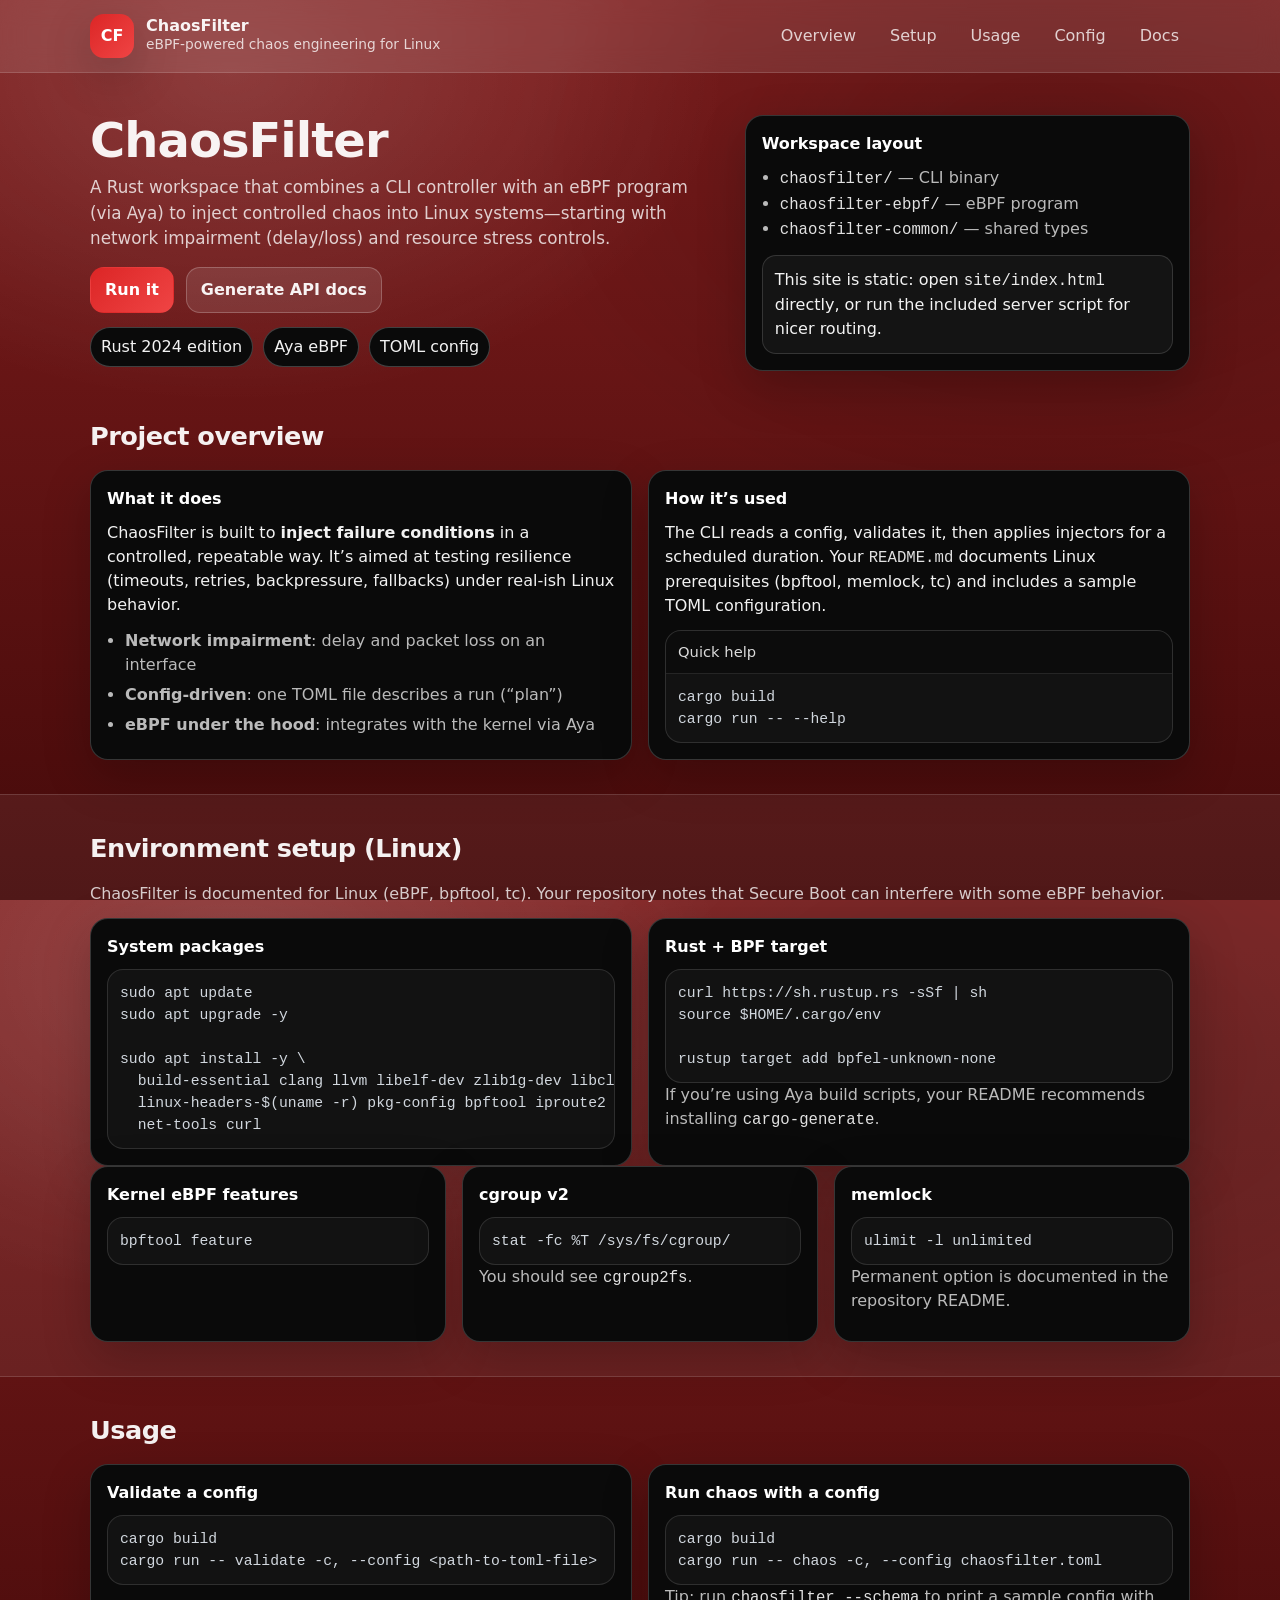
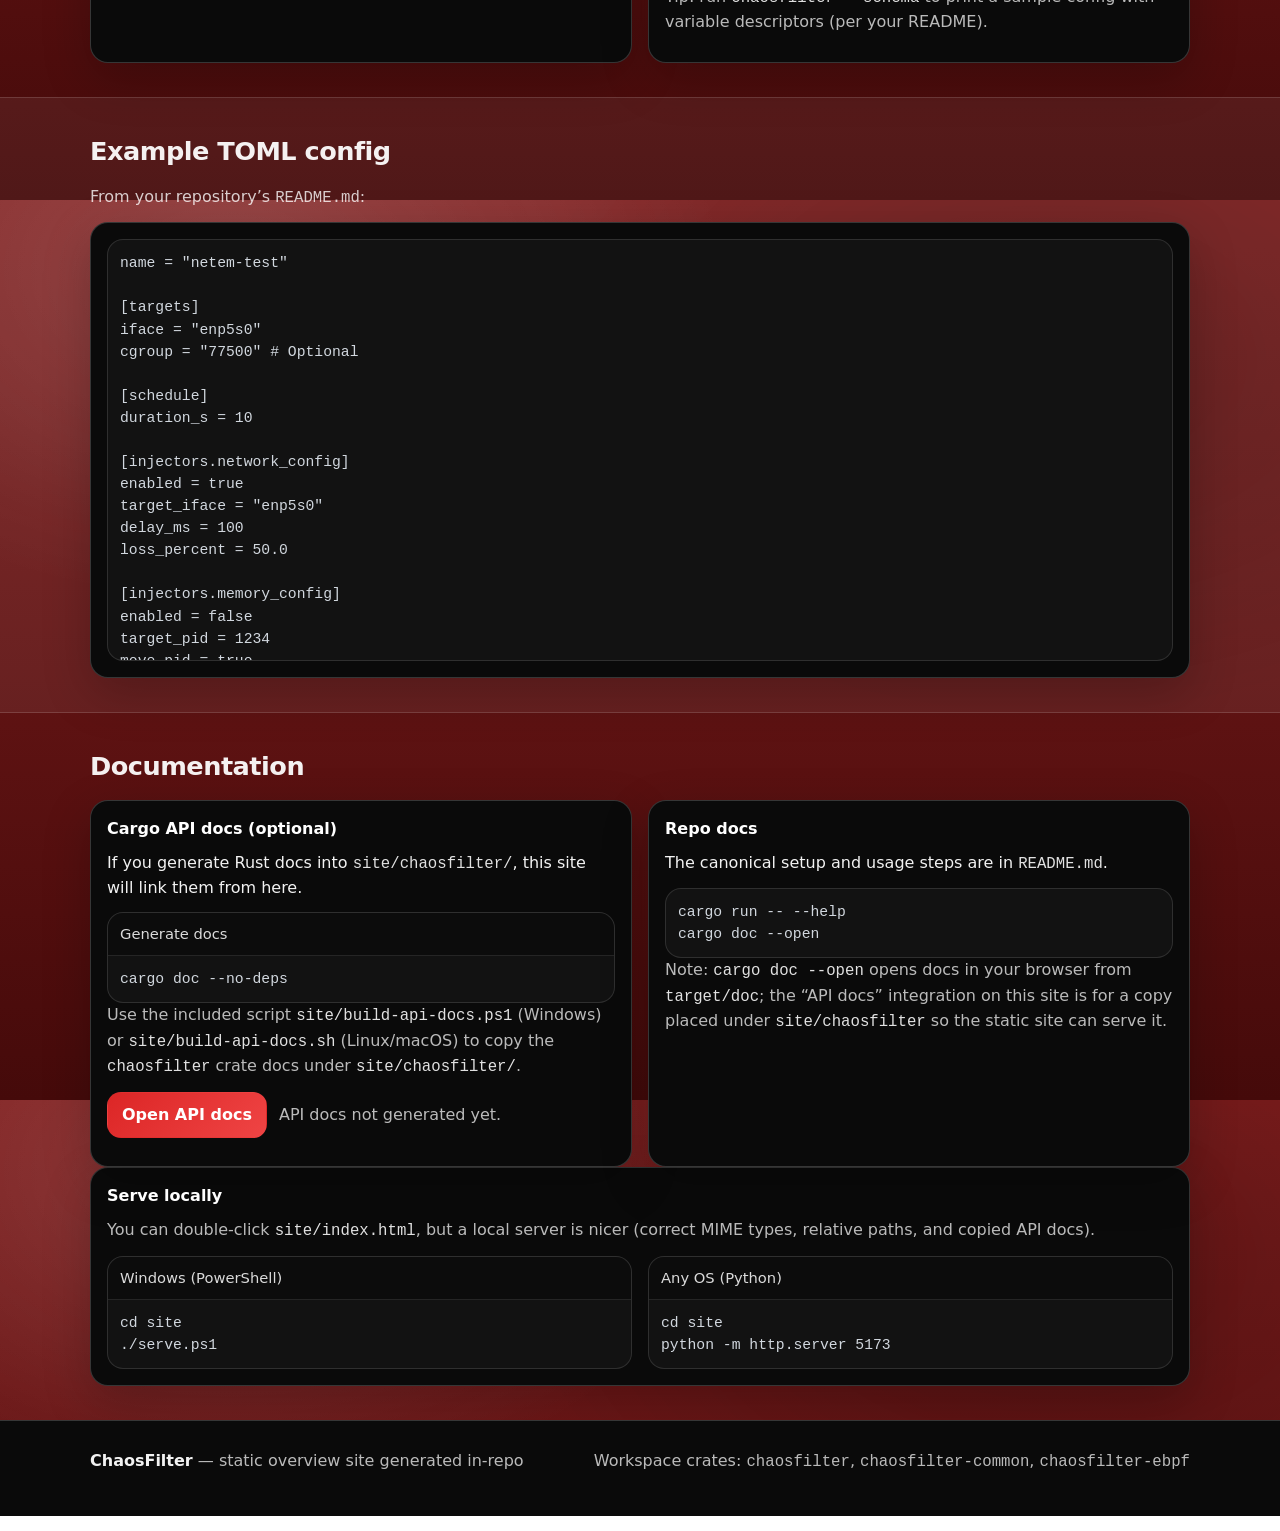
==== site/index.html @ 58d3a2af "Add static site" ====
<!doctype html>
<html lang="en">
  <head>
    <meta charset="utf-8" />
    <meta name="viewport" content="width=device-width, initial-scale=1" />
    <meta
      name="description"
      content="ChaosFilter is an eBPF-powered chaos engineering tool for Linux. This site explains what it is, how to install it, how to run it, and how to generate Cargo API docs."
    />
    <title>ChaosFilter — Project Overview</title>
    <link rel="stylesheet" href="./styles.css" />
    <script defer src="./script.js"></script>
  </head>
  <body>
    <a class="skip-link" href="#content">Skip to content</a>

    <header class="topbar">
      <div class="container topbar__inner">
        <a class="brand brand--home" href="./index.html" aria-label="ChaosFilter — home, reload page">
          <span class="brand__mark" aria-hidden="true">CF</span>
          <div class="brand__text">
            <div class="brand__name">ChaosFilter</div>
            <div class="brand__tagline">eBPF-powered chaos engineering for Linux</div>
          </div>
        </a>

        <nav class="nav" aria-label="Primary">
          <a href="#overview">Overview</a>
          <a href="#setup">Setup</a>
          <a href="#usage">Usage</a>
          <a href="#config">Config</a>
          <a href="#docs">Docs</a>
        </nav>
      </div>
    </header>

    <main id="content">
      <section class="hero">
        <div class="container hero__inner">
          <div class="hero__copy">
            <h1>ChaosFilter</h1>
            <p class="lede">
              A Rust workspace that combines a CLI controller with an eBPF program (via Aya) to inject
              controlled chaos into Linux systems—starting with network impairment (delay/loss) and
              resource stress controls.
            </p>
            <div class="cta-row">
              <a class="btn btn--primary" href="#usage">Run it</a>
              <a class="btn btn--ghost" href="#docs">Generate API docs</a>
            </div>
            <div class="hero__badges" aria-label="Highlights">
              <span class="pill">Rust 2024 edition</span>
              <span class="pill">Aya eBPF</span>
              <span class="pill">TOML config</span>
            </div>
          </div>

          <div class="card hero__card">
            <div class="card__title">Workspace layout</div>
            <ul class="mono-list">
              <li><span class="mono">chaosfilter/</span> — CLI binary</li>
              <li><span class="mono">chaosfilter-ebpf/</span> — eBPF program</li>
              <li><span class="mono">chaosfilter-common/</span> — shared types</li>
            </ul>
            <div class="callout">
              This site is static: open <span class="mono">site/index.html</span> directly, or run the
              included server script for nicer routing.
            </div>
          </div>
        </div>
      </section>

      <section id="overview" class="section">
        <div class="container">
          <h2>Project overview</h2>
          <div class="grid grid--2">
            <div class="card">
              <div class="card__title">What it does</div>
              <p>
                ChaosFilter is built to <strong>inject failure conditions</strong> in a controlled,
                repeatable way. It’s aimed at testing resilience (timeouts, retries, backpressure,
                fallbacks) under real-ish Linux behavior.
              </p>
              <ul class="check">
                <li><strong>Network impairment</strong>: delay and packet loss on an interface</li>
                <li><strong>Config-driven</strong>: one TOML file describes a run (“plan”)</li>
                <li><strong>eBPF under the hood</strong>: integrates with the kernel via Aya</li>
              </ul>
            </div>

            <div class="card">
              <div class="card__title">How it’s used</div>
              <p>
                The CLI reads a config, validates it, then applies injectors for a scheduled duration.
                Your <span class="mono">README.md</span> documents Linux prerequisites (bpftool,
                memlock, tc) and includes a sample TOML configuration.
              </p>
              <div class="codebox">
                <div class="codebox__title">Quick help</div>
                <pre><code>cargo build
cargo run -- --help</code></pre>
              </div>
            </div>
          </div>
        </div>
      </section>

      <section id="setup" class="section section--alt">
        <div class="container">
          <h2>Environment setup (Linux)</h2>
          <p class="muted">
            ChaosFilter is documented for Linux (eBPF, bpftool, tc). Your repository notes that Secure
            Boot can interfere with some eBPF behavior.
          </p>

          <div class="grid grid--2">
            <div class="card">
              <div class="card__title">System packages</div>
              <div class="codebox">
                <pre><code>sudo apt update
sudo apt upgrade -y

sudo apt install -y \
  build-essential clang llvm libelf-dev zlib1g-dev libclang-dev \
  linux-headers-$(uname -r) pkg-config bpftool iproute2 iptables \
  net-tools curl</code></pre>
              </div>
            </div>

            <div class="card">
              <div class="card__title">Rust + BPF target</div>
              <div class="codebox">
                <pre><code>curl https://sh.rustup.rs -sSf | sh
source $HOME/.cargo/env

rustup target add bpfel-unknown-none</code></pre>
              </div>
              <p class="muted">
                If you’re using Aya build scripts, your README recommends installing
                <span class="mono">cargo-generate</span>.
              </p>
            </div>
          </div>

          <div class="grid grid--3">
            <div class="card">
              <div class="card__title">Kernel eBPF features</div>
              <div class="codebox">
                <pre><code>bpftool feature</code></pre>
              </div>
            </div>
            <div class="card">
              <div class="card__title">cgroup v2</div>
              <div class="codebox">
                <pre><code>stat -fc %T /sys/fs/cgroup/</code></pre>
              </div>
              <p class="muted">You should see <span class="mono">cgroup2fs</span>.</p>
            </div>
            <div class="card">
              <div class="card__title">memlock</div>
              <div class="codebox">
                <pre><code>ulimit -l unlimited</code></pre>
              </div>
              <p class="muted">Permanent option is documented in the repository README.</p>
            </div>
          </div>
        </div>
      </section>

      <section id="usage" class="section">
        <div class="container">
          <h2>Usage</h2>
          <div class="grid grid--2">
            <div class="card">
              <div class="card__title">Validate a config</div>
              <div class="codebox">
                <pre><code>cargo build
cargo run -- validate -c, --config &lt;path-to-toml-file&gt;</code></pre>
              </div>
            </div>
            <div class="card">
              <div class="card__title">Run chaos with a config</div>
              <div class="codebox">
                <pre><code>cargo build
cargo run -- chaos -c, --config chaosfilter.toml</code></pre>
              </div>
              <p class="muted">
                Tip: run <span class="mono">chaosfilter --schema</span> to print a sample config with
                variable descriptors (per your README).
              </p>
            </div>
          </div>
        </div>
      </section>

      <section id="config" class="section section--alt">
        <div class="container">
          <h2>Example TOML config</h2>
          <p class="muted">From your repository’s <span class="mono">README.md</span>:</p>
          <div class="card">
            <div class="codebox codebox--tall">
              <pre><code>name = "netem-test"

[targets]
iface = "enp5s0"
cgroup = "77500" # Optional

[schedule]
duration_s = 10

[injectors.network_config]
enabled = true
target_iface = "enp5s0"
delay_ms = 100
loss_percent = 50.0

[injectors.memory_config]
enabled = false
target_pid = 1234
move_pid = true
enable = ["cpu", "memory"]
cpu_max = "20000 100000"
mem_max = "1G"</code></pre>
            </div>
          </div>
        </div>
      </section>

      <section id="docs" class="section">
        <div class="container">
          <h2>Documentation</h2>
          <div class="grid grid--2">
            <div class="card">
              <div class="card__title">Cargo API docs (optional)</div>
              <p>
                If you generate Rust docs into <span class="mono">site/chaosfilter/</span>, this site will
                link them from here.
              </p>
              <div class="codebox">
                <div class="codebox__title">Generate docs</div>
                <pre><code>cargo doc --no-deps</code></pre>
              </div>
              <p class="muted">
                Use the included script <span class="mono">site/build-api-docs.ps1</span> (Windows) or
                <span class="mono">site/build-api-docs.sh</span> (Linux/macOS) to copy the
                <span class="mono">chaosfilter</span> crate docs under <span class="mono">site/chaosfilter/</span>.
              </p>
              <p class="docs-link-row">
                <a class="btn btn--primary" id="apiDocsLink" href="./chaosfilter/index.html" hidden>
                  Open API docs
                </a>
                <span class="muted" id="apiDocsHint">API docs not generated yet.</span>
              </p>
            </div>

            <div class="card">
              <div class="card__title">Repo docs</div>
              <p>
                The canonical setup and usage steps are in <span class="mono">README.md</span>.
              </p>
              <div class="codebox">
                <pre><code>cargo run -- --help
cargo doc --open</code></pre>
              </div>
              <p class="muted">
                Note: <span class="mono">cargo doc --open</span> opens docs in your browser from
                <span class="mono">target/doc</span>; the “API docs” integration on this site is for a
                copy placed under <span class="mono">site/chaosfilter</span> so the static site can serve it.
              </p>
            </div>
          </div>

          <div class="card">
            <div class="card__title">Serve locally</div>
            <p class="muted">
              You can double-click <span class="mono">site/index.html</span>, but a local server is
              nicer (correct MIME types, relative paths, and copied API docs).
            </p>
            <div class="grid grid--2">
              <div class="codebox">
                <div class="codebox__title">Windows (PowerShell)</div>
                <pre><code>cd site
./serve.ps1</code></pre>
              </div>
              <div class="codebox">
                <div class="codebox__title">Any OS (Python)</div>
                <pre><code>cd site
python -m http.server 5173</code></pre>
              </div>
            </div>
          </div>
        </div>
      </section>

      <footer class="footer">
        <div class="container footer__inner">
          <div>
            <strong>ChaosFilter</strong>
            <span class="muted">— static overview site generated in-repo</span>
          </div>
          <div class="muted">
            Workspace crates: <span class="mono">chaosfilter</span>,
            <span class="mono">chaosfilter-common</span>, <span class="mono">chaosfilter-ebpf</span>
          </div>
        </div>
      </footer>
    </main>
  </body>
</html>
---- site/styles.css ----
:root {
  --bg: #7f1d1d;
  --bg2: #450a0a;
  --card: rgba(255, 255, 255, 0.94);
  --card2: rgba(255, 255, 255, 0.98);
  --text: rgba(255, 255, 255, 0.94);
  --muted: rgba(255, 255, 255, 0.78);
  --border: rgba(255, 255, 255, 0.14);
  --shadow: 0 16px 48px rgba(0, 0, 0, 0.22);
  --accent: #dc2626;
  --accent2: #ef4444;
  --warn: #b45309;
  --ink: rgba(15, 23, 42, 0.95);
  --ink-muted: rgba(15, 23, 42, 0.72);
  --ink-border: rgba(15, 23, 42, 0.12);
  --info-bg: #0a0a0a;
  --info-border: rgba(255, 255, 255, 0.18);
  --info-text: rgba(255, 255, 255, 0.95);
  --info-muted: rgba(255, 255, 255, 0.72);
  --info-code-bg: #121212;
  --info-code-pre: rgba(226, 232, 240, 0.92);
  --mono: ui-monospace, SFMono-Regular, Menlo, Monaco, Consolas, "Liberation Mono", "Courier New",
    monospace;
  --sans: ui-sans-serif, system-ui, -apple-system, Segoe UI, Roboto, Helvetica, Arial, "Apple Color Emoji",
    "Segoe UI Emoji";
}

* {
  box-sizing: border-box;
}

html,
body {
  height: 100%;
}

body {
  margin: 0;
  font-family: var(--sans);
  color: var(--text);
  background: radial-gradient(900px 600px at 18% 8%, rgba(255, 255, 255, 0.14), transparent 55%),
    radial-gradient(900px 600px at 82% 18%, rgba(0, 0, 0, 0.22), transparent 60%),
    linear-gradient(180deg, var(--bg), var(--bg2));
  line-height: 1.5;
}

a {
  color: inherit;
  text-decoration: none;
}

a:hover {
  text-decoration: underline;
}

h1,
h2 {
  letter-spacing: -0.02em;
}

h1 {
  margin: 0 0 10px;
  font-size: clamp(2rem, 4vw, 3rem);
  line-height: 1.05;
}

h2 {
  margin: 0 0 14px;
  font-size: 1.6rem;
}

p {
  margin: 0 0 12px;
}

.container {
  width: min(1100px, calc(100% - 32px));
  margin: 0 auto;
}

.skip-link {
  position: absolute;
  left: -999px;
  top: 10px;
  background: rgba(255, 255, 255, 0.95);
  color: var(--text);
  padding: 10px 12px;
  border-radius: 10px;
  border: 1px solid var(--border);
}

.skip-link:focus {
  left: 16px;
  z-index: 9999;
}

.topbar {
  position: sticky;
  top: 0;
  z-index: 50;
  backdrop-filter: blur(12px);
  background: rgba(255, 255, 255, 0.10);
  border-bottom: 1px solid rgba(255, 255, 255, 0.14);
}

.topbar__inner {
  display: flex;
  align-items: center;
  justify-content: space-between;
  padding: 14px 0;
  gap: 18px;
}

.brand {
  display: flex;
  align-items: center;
  gap: 12px;
  min-width: 240px;
}

a.brand {
  color: inherit;
  text-decoration: none;
  cursor: pointer;
}

a.brand:hover {
  text-decoration: none;
  opacity: 0.92;
}

a.brand:focus-visible {
  outline: 2px solid rgba(255, 255, 255, 0.55);
  outline-offset: 4px;
  border-radius: 14px;
}

.brand__mark {
  display: grid;
  place-items: center;
  width: 44px;
  height: 44px;
  border-radius: 14px;
  background: linear-gradient(135deg, var(--accent), var(--accent2));
  color: #ffffff;
  font-weight: 800;
  box-shadow: var(--shadow);
}

.brand__name {
  font-weight: 760;
  line-height: 1.1;
}

.brand__tagline {
  font-size: 0.86rem;
  color: var(--muted);
}

.nav {
  display: flex;
  flex-wrap: wrap;
  gap: 12px;
  justify-content: flex-end;
}

.nav a {
  padding: 8px 10px;
  border-radius: 12px;
  border: 1px solid transparent;
  color: var(--muted);
}

.nav a:hover {
  border-color: rgba(255, 255, 255, 0.18);
  color: var(--text);
  text-decoration: none;
  background: rgba(255, 255, 255, 0.08);
}

.hero {
  padding: 42px 0 12px;
}

.hero__inner {
  display: grid;
  grid-template-columns: 1.35fr 0.95fr;
  gap: 22px;
  align-items: start;
}

.lede {
  color: var(--muted);
  font-size: 1.05rem;
  max-width: 70ch;
}

.cta-row {
  display: flex;
  gap: 12px;
  flex-wrap: wrap;
  margin: 16px 0 14px;
}

.pill {
  display: inline-flex;
  align-items: center;
  gap: 8px;
  padding: 7px 10px;
  border: 1px solid rgba(255, 255, 255, 0.22);
  border-radius: 999px;
  color: rgba(255, 255, 255, 0.95);
  background: #0a0a0a;
}

.hero__badges {
  display: flex;
  gap: 10px;
  flex-wrap: wrap;
}

.section {
  padding: 34px 0;
}

.section--alt {
  background: rgba(255, 255, 255, 0.06);
  border-top: 1px solid rgba(255, 255, 255, 0.14);
  border-bottom: 1px solid rgba(255, 255, 255, 0.14);
}

.grid {
  display: grid;
  gap: 16px;
}

.grid--2 {
  grid-template-columns: repeat(2, minmax(0, 1fr));
}

.grid--3 {
  grid-template-columns: repeat(3, minmax(0, 1fr));
}

.card {
  border: 1px solid var(--info-border);
  background: var(--info-bg);
  border-radius: 18px;
  padding: 16px;
  box-shadow: var(--shadow);
  color: var(--info-text);
}

.card__title {
  font-weight: 700;
  margin-bottom: 10px;
  color: #ffffff;
}

.callout {
  margin-top: 12px;
  padding: 12px;
  border-radius: 14px;
  background: #141414;
  border: 1px solid rgba(255, 255, 255, 0.14);
  color: rgba(255, 255, 255, 0.95);
}

.callout .mono,
.card .callout .mono {
  color: rgba(255, 255, 255, 0.92);
}

.codebox {
  border-radius: 16px;
  border: 1px solid var(--ink-border);
  background: rgba(2, 6, 23, 0.04);
  overflow: hidden;
}

.card .codebox {
  border-color: rgba(255, 255, 255, 0.12);
  background: var(--info-code-bg);
}

.codebox--tall pre {
  max-height: 420px;
  overflow: auto;
}

.codebox__title {
  padding: 10px 12px;
  color: var(--ink-muted);
  border-bottom: 1px solid var(--ink-border);
  background: rgba(2, 6, 23, 0.02);
  font-size: 0.92rem;
}

.card .codebox__title {
  color: rgba(255, 255, 255, 0.85);
  border-bottom-color: rgba(255, 255, 255, 0.1);
  background: rgba(0, 0, 0, 0.35);
}

pre {
  margin: 0;
  padding: 12px;
  font-family: var(--mono);
  font-size: 0.92rem;
  color: rgba(2, 6, 23, 0.88);
  white-space: pre;
  overflow: auto;
}

.card pre {
  color: var(--info-code-pre);
}

.mono {
  font-family: var(--mono);
  font-size: 0.98em;
}

.mono-list {
  margin: 0;
  padding: 0 0 0 18px;
  color: var(--muted);
}

.check {
  margin: 10px 0 0;
  padding-left: 18px;
  color: var(--muted);
}

.check li {
  margin: 6px 0;
}

.btn {
  display: inline-flex;
  align-items: center;
  justify-content: center;
  padding: 10px 14px;
  border-radius: 14px;
  border: 1px solid rgba(255, 255, 255, 0.22);
  background: rgba(255, 255, 255, 0.12);
  font-weight: 650;
  text-decoration: none !important;
}

.btn--primary {
  background: linear-gradient(135deg, var(--accent), var(--accent2));
  color: #ffffff;
  border-color: transparent;
}

.btn--ghost {
  background: rgba(255, 255, 255, 0.10);
}

.btn:hover {
  filter: brightness(1.05);
}

.muted {
  color: var(--muted);
}

.card .muted {
  color: var(--info-muted);
}

.card .mono-list,
.card .check {
  color: var(--info-muted);
}

.card .mono {
  color: rgba(255, 255, 255, 0.88);
}

.card .btn--ghost {
  background: rgba(255, 255, 255, 0.08);
  color: #ffffff;
  border-color: rgba(255, 255, 255, 0.22);
}

.card .btn--ghost:hover {
  background: rgba(255, 255, 255, 0.12);
}

.docs-link-row {
  display: flex;
  align-items: center;
  gap: 12px;
  flex-wrap: wrap;
  margin-top: 8px;
}

.footer {
  padding: 28px 0 42px;
  border-top: 1px solid var(--info-border);
  background: var(--info-bg);
  color: var(--info-text);
}

.footer .muted {
  color: var(--info-muted);
}

.footer__inner {
  display: flex;
  gap: 18px;
  justify-content: space-between;
  flex-wrap: wrap;
}

@media (max-width: 920px) {
  .hero__inner {
    grid-template-columns: 1fr;
  }
  .brand {
    min-width: 0;
  }
  .grid--3 {
    grid-template-columns: 1fr;
  }
}

@media (max-width: 720px) {
  .grid--2 {
    grid-template-columns: 1fr;
  }
  .nav {
    display: none;
  }
}
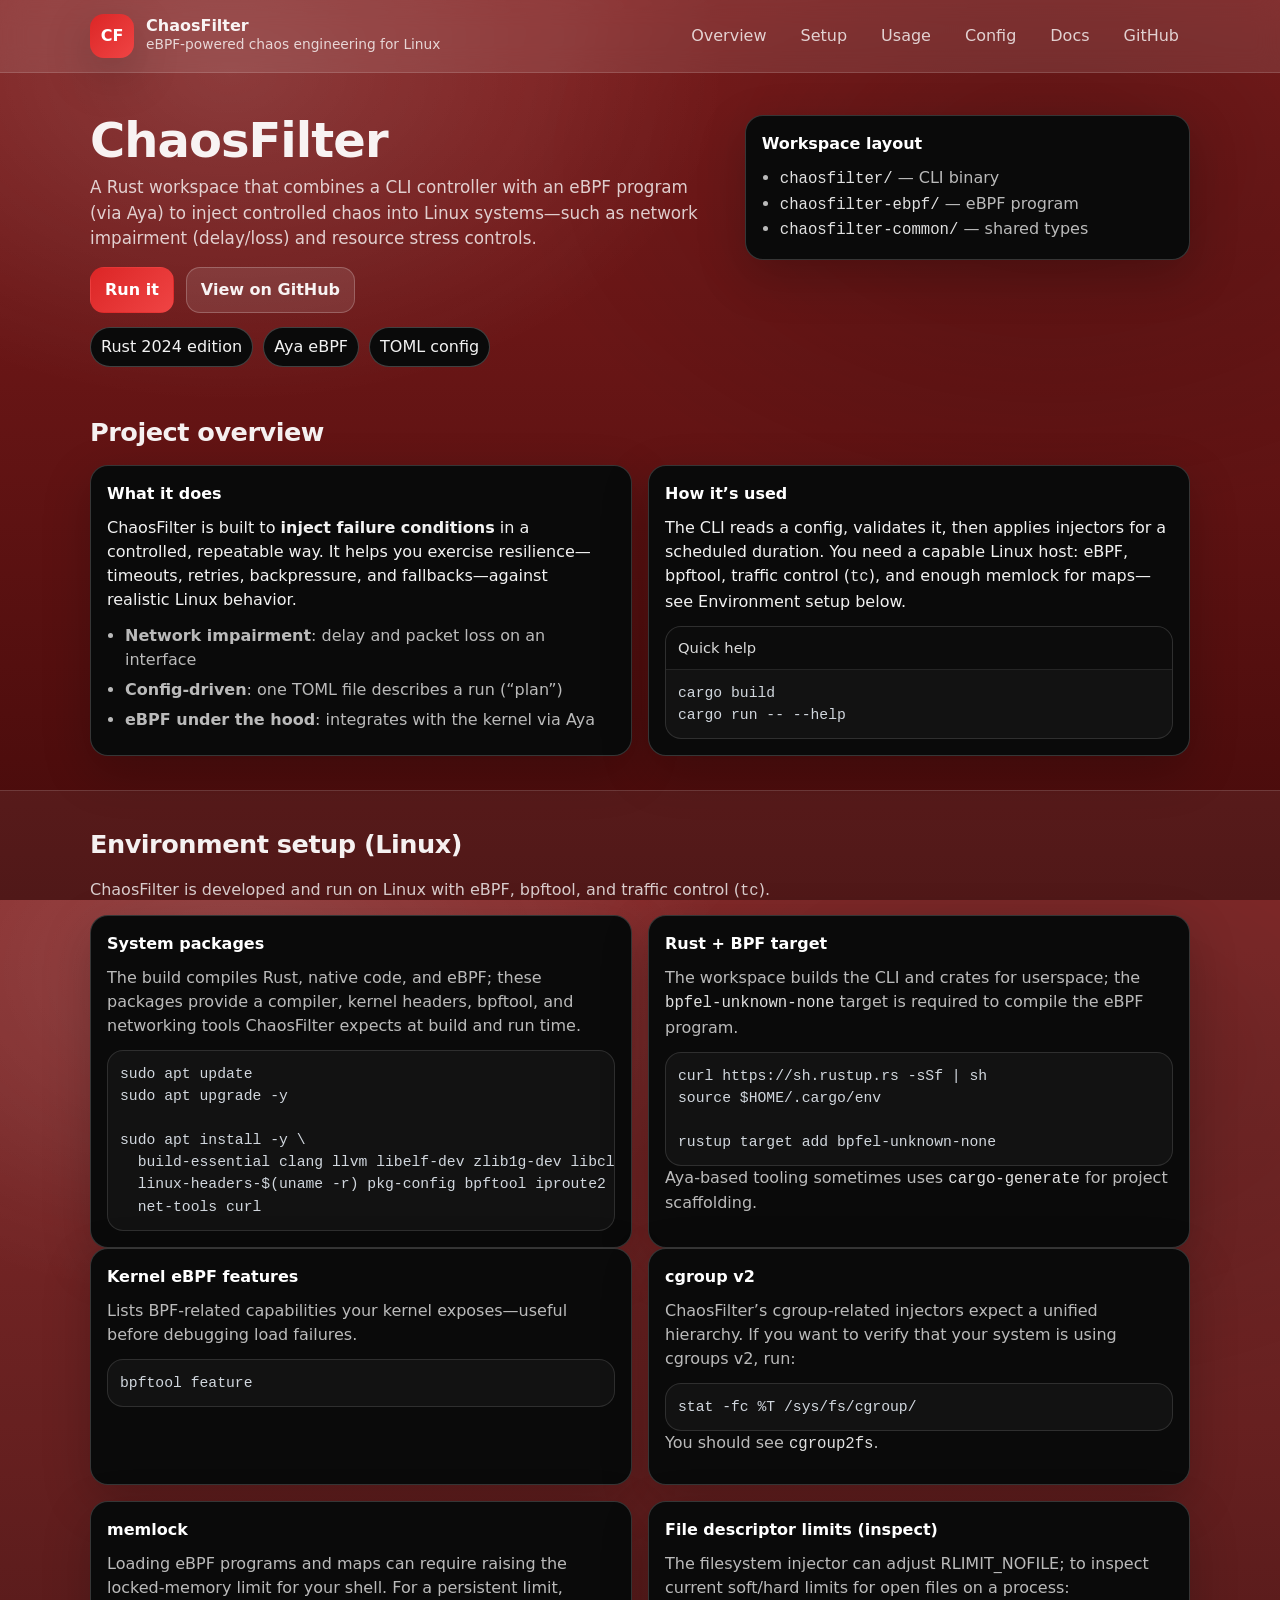
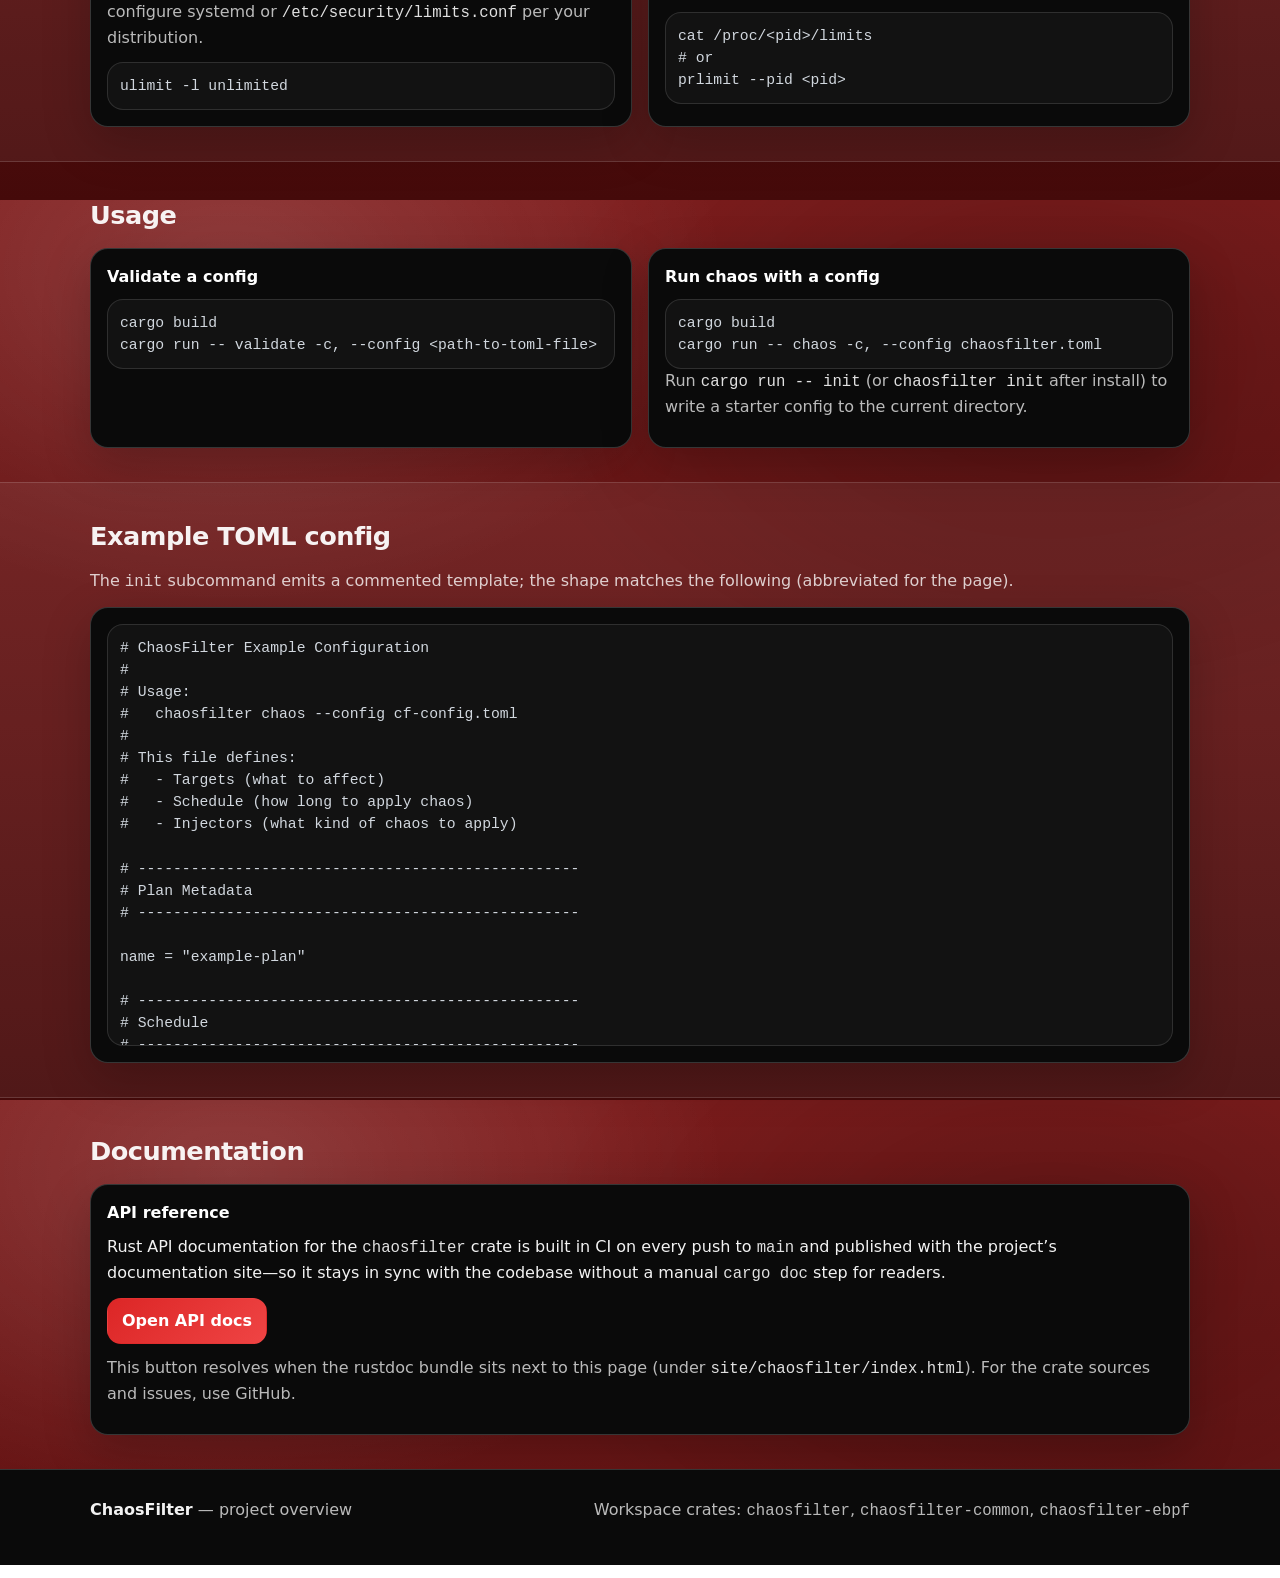
==== commit cf6a641e: "Revise static site per PR review - Remove build/serve helper scripts; link API docs at chaosfilter/i" ====
--- a/site/index.html
+++ b/site/index.html
@@ -5,11 +5,10 @@
     <meta name="viewport" content="width=device-width, initial-scale=1" />
     <meta
       name="description"
-      content="ChaosFilter is an eBPF-powered chaos engineering tool for Linux. This site explains what it is, how to install it, how to run it, and how to generate Cargo API docs."
+      content="ChaosFilter is an eBPF-powered chaos engineering tool for Linux: controlled network impairment and resource stress, driven by a TOML config."
     />
     <title>ChaosFilter — Project Overview</title>
     <link rel="stylesheet" href="./styles.css" />
-    <script defer src="./script.js"></script>
   </head>
   <body>
     <a class="skip-link" href="#content">Skip to content</a>
@@ -30,6 +29,14 @@
           <a href="#usage">Usage</a>
           <a href="#config">Config</a>
           <a href="#docs">Docs</a>
+          <a
+            class="nav__github"
+            href="https://github.com/Sfklink/ChaosFilter"
+            rel="noopener noreferrer"
+            target="_blank"
+            aria-label="ChaosFilter on GitHub"
+            >GitHub</a
+          >
         </nav>
       </div>
     </header>
@@ -41,12 +48,18 @@
             <h1>ChaosFilter</h1>
             <p class="lede">
               A Rust workspace that combines a CLI controller with an eBPF program (via Aya) to inject
-              controlled chaos into Linux systems—starting with network impairment (delay/loss) and
-              resource stress controls.
+              controlled chaos into Linux systems—such as network impairment (delay/loss) and resource stress
+              controls.
             </p>
             <div class="cta-row">
               <a class="btn btn--primary" href="#usage">Run it</a>
-              <a class="btn btn--ghost" href="#docs">Generate API docs</a>
+              <a
+                class="btn btn--ghost"
+                href="https://github.com/Sfklink/ChaosFilter"
+                rel="noopener noreferrer"
+                target="_blank"
+                >View on GitHub</a
+              >
             </div>
             <div class="hero__badges" aria-label="Highlights">
               <span class="pill">Rust 2024 edition</span>
@@ -62,10 +75,6 @@
               <li><span class="mono">chaosfilter-ebpf/</span> — eBPF program</li>
               <li><span class="mono">chaosfilter-common/</span> — shared types</li>
             </ul>
-            <div class="callout">
-              This site is static: open <span class="mono">site/index.html</span> directly, or run the
-              included server script for nicer routing.
-            </div>
           </div>
         </div>
       </section>
@@ -78,8 +87,8 @@
               <div class="card__title">What it does</div>
               <p>
                 ChaosFilter is built to <strong>inject failure conditions</strong> in a controlled,
-                repeatable way. It’s aimed at testing resilience (timeouts, retries, backpressure,
-                fallbacks) under real-ish Linux behavior.
+                repeatable way. It helps you exercise resilience—timeouts, retries, backpressure, and
+                fallbacks—against realistic Linux behavior.
               </p>
               <ul class="check">
                 <li><strong>Network impairment</strong>: delay and packet loss on an interface</li>
@@ -92,8 +101,8 @@
               <div class="card__title">How it’s used</div>
               <p>
                 The CLI reads a config, validates it, then applies injectors for a scheduled duration.
-                Your <span class="mono">README.md</span> documents Linux prerequisites (bpftool,
-                memlock, tc) and includes a sample TOML configuration.
+                You need a capable Linux host: eBPF, bpftool, traffic control (<span class="mono">tc</span>),
+                and enough memlock for maps—see <a href="#setup">Environment setup</a> below.
               </p>
               <div class="codebox">
                 <div class="codebox__title">Quick help</div>
@@ -109,13 +118,19 @@
         <div class="container">
           <h2>Environment setup (Linux)</h2>
           <p class="muted">
-            ChaosFilter is documented for Linux (eBPF, bpftool, tc). Your repository notes that Secure
-            Boot can interfere with some eBPF behavior.
+            ChaosFilter is developed and run on Linux with eBPF, bpftool, and traffic control (<span
+              class="mono"
+              >tc</span
+            >).
           </p>
 
           <div class="grid grid--2">
             <div class="card">
               <div class="card__title">System packages</div>
+              <p class="muted">
+                The build compiles Rust, native code, and eBPF; these packages provide a compiler, kernel
+                headers, bpftool, and networking tools ChaosFilter expects at build and run time.
+              </p>
               <div class="codebox">
                 <pre><code>sudo apt update
 sudo apt upgrade -y
@@ -129,6 +144,12 @@
 
             <div class="card">
               <div class="card__title">Rust + BPF target</div>
+              <p class="muted">
+                The workspace builds the CLI and crates for userspace; the <span class="mono"
+                  >bpfel-unknown-none</span
+                >
+                target is required to compile the eBPF program.
+              </p>
               <div class="codebox">
                 <pre><code>curl https://sh.rustup.rs -sSf | sh
 source $HOME/.cargo/env
@@ -136,21 +157,25 @@
 rustup target add bpfel-unknown-none</code></pre>
               </div>
               <p class="muted">
-                If you’re using Aya build scripts, your README recommends installing
-                <span class="mono">cargo-generate</span>.
-              </p>
-            </div>
-          </div>
-
-          <div class="grid grid--3">
+                Aya-based tooling sometimes uses <span class="mono">cargo-generate</span> for project scaffolding.
+              </p>
+            </div>
+          </div>
+
+          <div class="grid grid--2">
             <div class="card">
               <div class="card__title">Kernel eBPF features</div>
+              <p class="muted">Lists BPF-related capabilities your kernel exposes—useful before debugging load failures.</p>
               <div class="codebox">
                 <pre><code>bpftool feature</code></pre>
               </div>
             </div>
             <div class="card">
               <div class="card__title">cgroup v2</div>
+              <p class="muted">
+                ChaosFilter’s cgroup-related injectors expect a unified hierarchy. If you want to verify that
+                your system is using cgroups v2, run:
+              </p>
               <div class="codebox">
                 <pre><code>stat -fc %T /sys/fs/cgroup/</code></pre>
               </div>
@@ -158,10 +183,26 @@
             </div>
             <div class="card">
               <div class="card__title">memlock</div>
+              <p class="muted">
+                Loading eBPF programs and maps can require raising the locked-memory limit for your shell. For a
+                persistent limit, configure systemd or <span class="mono">/etc/security/limits.conf</span> per
+                your distribution.
+              </p>
               <div class="codebox">
                 <pre><code>ulimit -l unlimited</code></pre>
               </div>
-              <p class="muted">Permanent option is documented in the repository README.</p>
+            </div>
+            <div class="card">
+              <div class="card__title">File descriptor limits (inspect)</div>
+              <p class="muted">
+                The filesystem injector can adjust RLIMIT_NOFILE; to inspect current soft/hard limits for open
+                files on a process:
+              </p>
+              <div class="codebox">
+                <pre><code>cat /proc/&lt;pid&gt;/limits
+# or
+prlimit --pid &lt;pid&gt;</code></pre>
+              </div>
             </div>
           </div>
         </div>
@@ -185,8 +226,8 @@
 cargo run -- chaos -c, --config chaosfilter.toml</code></pre>
               </div>
               <p class="muted">
-                Tip: run <span class="mono">chaosfilter --schema</span> to print a sample config with
-                variable descriptors (per your README).
+                Run <span class="mono">cargo run -- init</span> (or <span class="mono">chaosfilter init</span> after
+                install) to write a starter config to the current directory.
               </p>
             </div>
           </div>
@@ -196,31 +237,122 @@
       <section id="config" class="section section--alt">
         <div class="container">
           <h2>Example TOML config</h2>
-          <p class="muted">From your repository’s <span class="mono">README.md</span>:</p>
+          <p class="muted">
+            The <span class="mono">init</span> subcommand emits a commented template; the shape matches the
+            following (abbreviated for the page).
+          </p>
           <div class="card">
             <div class="codebox codebox--tall">
-              <pre><code>name = "netem-test"
-
-[targets]
-iface = "enp5s0"
-cgroup = "77500" # Optional
+              <pre><code># ChaosFilter Example Configuration
+#
+# Usage:
+#   chaosfilter chaos --config cf-config.toml
+#
+# This file defines:
+#   - Targets (what to affect)
+#   - Schedule (how long to apply chaos)
+#   - Injectors (what kind of chaos to apply)
+
+# --------------------------------------------------
+# Plan Metadata
+# --------------------------------------------------
+
+name = "example-plan"
+
+# --------------------------------------------------
+# Schedule
+# --------------------------------------------------
 
 [schedule]
+# Duration to keep chaos active (seconds)
 duration_s = 10
 
+# ==================================================
+# Injectors
+# ==================================================
+
+# -----------------------------
+# Network (tc netem)
+# -----------------------------
 [injectors.network_config]
-enabled = true
-target_iface = "enp5s0"
-delay_ms = 100
-loss_percent = 50.0
-
+enabled = false
+
+# Network interface to target (for example: eth0, enp5s0, vethA)
+# Use "default" to resolve the system default interface at load time.
+target_iface = "default"
+
+# Network delay in milliseconds
+# delay_ms = 100
+
+# Packet loss percentage (0.0 - 100.0)
+# loss_percent = 10.0
+
+# Cgroup attach points for network classifier
+# Example: [117, 419, 666]
+# network_ebpf_cgroup = [24059]
+
+# -----------------------------
+# CPU + Memory (cgroup v2)
+# -----------------------------
 [injectors.memory_config]
 enabled = false
-target_pid = 1234
-move_pid = true
-enable = ["cpu", "memory"]
-cpu_max = "20000 100000"
-mem_max = "1G"</code></pre>
+
+# PID to constrain
+# target_pid = 12345
+
+# Move PID into target cgroup before applying limits
+# move_pid = true
+
+# Controllers to enable in cgroup.subtree_control
+# enable = ["cpu", "memory"]
+
+# CPU quota/period
+# Example: "20000 100000" = 20% of one CPU
+# cpu_max = "20000 100000"
+
+# CPU weight (1 - 10000)
+# cpu_weight = 200
+
+# Hard memory limit
+# mem_max = "1G"
+
+# Soft memory pressure threshold
+# mem_high = "800M"
+
+# Swap limit ("0" disables swap, "max" allows unlimited)
+# swap_max = "0"
+
+# -----------------------------
+# Block I/O (cgroup v2 io)
+# -----------------------------
+
+# Block I/O Injector
+[injectors.block_config]
+enabled = false
+
+# The target device that the I/O constraints will be applied to.
+# device = "/dev/sda"
+
+# Read bandwidth limit (bytes per second).
+# rbps = 10485760
+
+# Write bandwidth limit (bytes per second).
+# wbpd = 10485760
+
+# -----------------------------
+# File Descriptor Exhaustion
+# -----------------------------
+[injectors.filesystem_config]
+enabled = false
+
+# PID whose process context will be targeted
+# target_pid = 12345
+
+# New soft RLIMIT_NOFILE value
+# soft_limit = 64
+
+# New hard RLIMIT_NOFILE value
+# hard_limit = 128</code></pre>
             </div>
           </div>
         </div>
@@ -229,65 +361,24 @@
       <section id="docs" class="section">
         <div class="container">
           <h2>Documentation</h2>
-          <div class="grid grid--2">
-            <div class="card">
-              <div class="card__title">Cargo API docs (optional)</div>
-              <p>
-                If you generate Rust docs into <span class="mono">site/chaosfilter/</span>, this site will
-                link them from here.
-              </p>
-              <div class="codebox">
-                <div class="codebox__title">Generate docs</div>
-                <pre><code>cargo doc --no-deps</code></pre>
-              </div>
-              <p class="muted">
-                Use the included script <span class="mono">site/build-api-docs.ps1</span> (Windows) or
-                <span class="mono">site/build-api-docs.sh</span> (Linux/macOS) to copy the
-                <span class="mono">chaosfilter</span> crate docs under <span class="mono">site/chaosfilter/</span>.
-              </p>
-              <p class="docs-link-row">
-                <a class="btn btn--primary" id="apiDocsLink" href="./chaosfilter/index.html" hidden>
-                  Open API docs
-                </a>
-                <span class="muted" id="apiDocsHint">API docs not generated yet.</span>
-              </p>
-            </div>
-
-            <div class="card">
-              <div class="card__title">Repo docs</div>
-              <p>
-                The canonical setup and usage steps are in <span class="mono">README.md</span>.
-              </p>
-              <div class="codebox">
-                <pre><code>cargo run -- --help
-cargo doc --open</code></pre>
-              </div>
-              <p class="muted">
-                Note: <span class="mono">cargo doc --open</span> opens docs in your browser from
-                <span class="mono">target/doc</span>; the “API docs” integration on this site is for a
-                copy placed under <span class="mono">site/chaosfilter</span> so the static site can serve it.
-              </p>
-            </div>
-          </div>
-
           <div class="card">
-            <div class="card__title">Serve locally</div>
+            <div class="card__title">API reference</div>
+            <p>
+              Rust API documentation for the <span class="mono">chaosfilter</span> crate is built in CI on every
+              push to <span class="mono">main</span> and published with the project’s documentation site—so it
+              stays in sync with the codebase without a manual <span class="mono">cargo doc</span> step for
+              readers.
+            </p>
+            <p class="docs-link-row">
+              <a class="btn btn--primary" href="chaosfilter/index.html">Open API docs</a>
+            </p>
             <p class="muted">
-              You can double-click <span class="mono">site/index.html</span>, but a local server is
-              nicer (correct MIME types, relative paths, and copied API docs).
+              This button resolves when the rustdoc bundle sits next to this page (under
+              <span class="mono">site/chaosfilter/index.html</span>). For the crate sources and issues, use
+              <a href="https://github.com/Sfklink/ChaosFilter" rel="noopener noreferrer" target="_blank"
+                >GitHub</a
+              >.
             </p>
-            <div class="grid grid--2">
-              <div class="codebox">
-                <div class="codebox__title">Windows (PowerShell)</div>
-                <pre><code>cd site
-./serve.ps1</code></pre>
-              </div>
-              <div class="codebox">
-                <div class="codebox__title">Any OS (Python)</div>
-                <pre><code>cd site
-python -m http.server 5173</code></pre>
-              </div>
-            </div>
           </div>
         </div>
       </section>
@@ -296,7 +387,7 @@
         <div class="container footer__inner">
           <div>
             <strong>ChaosFilter</strong>
-            <span class="muted">— static overview site generated in-repo</span>
+            <span class="muted">— project overview</span>
           </div>
           <div class="muted">
             Workspace crates: <span class="mono">chaosfilter</span>,
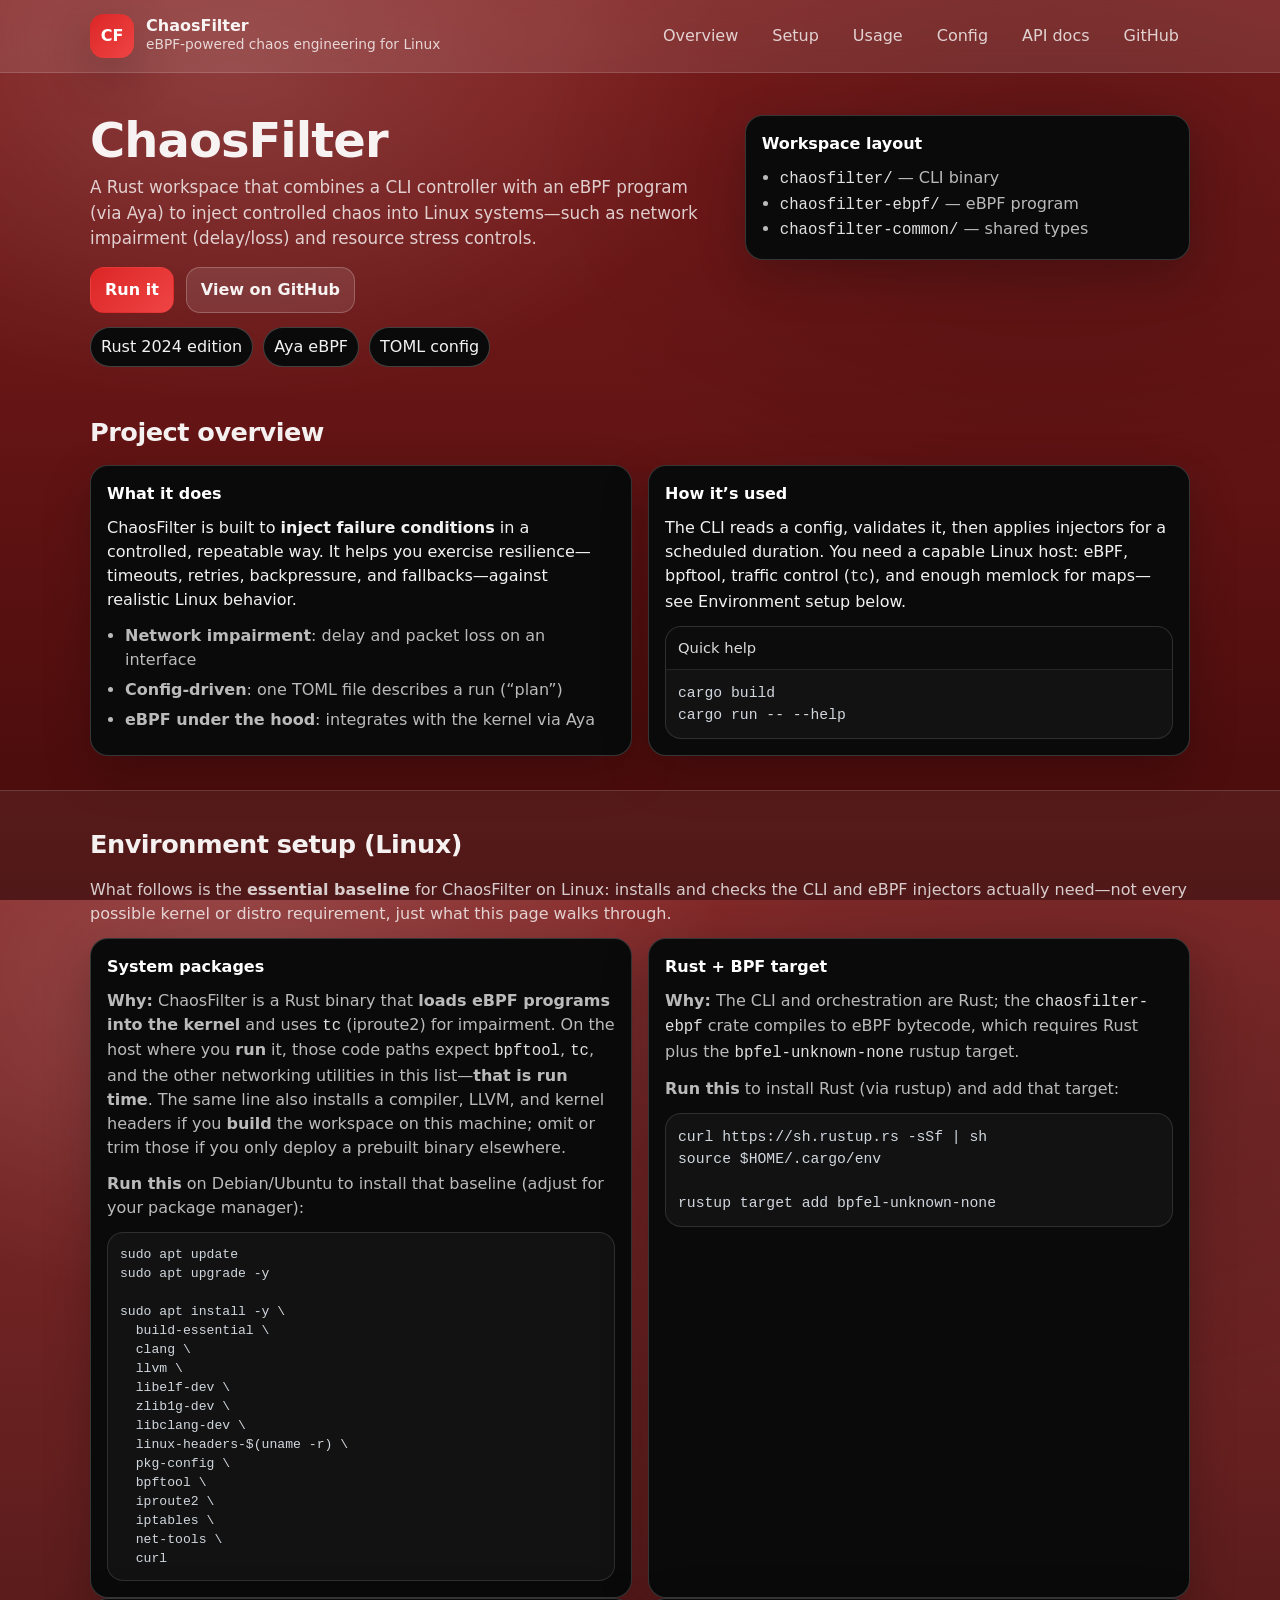
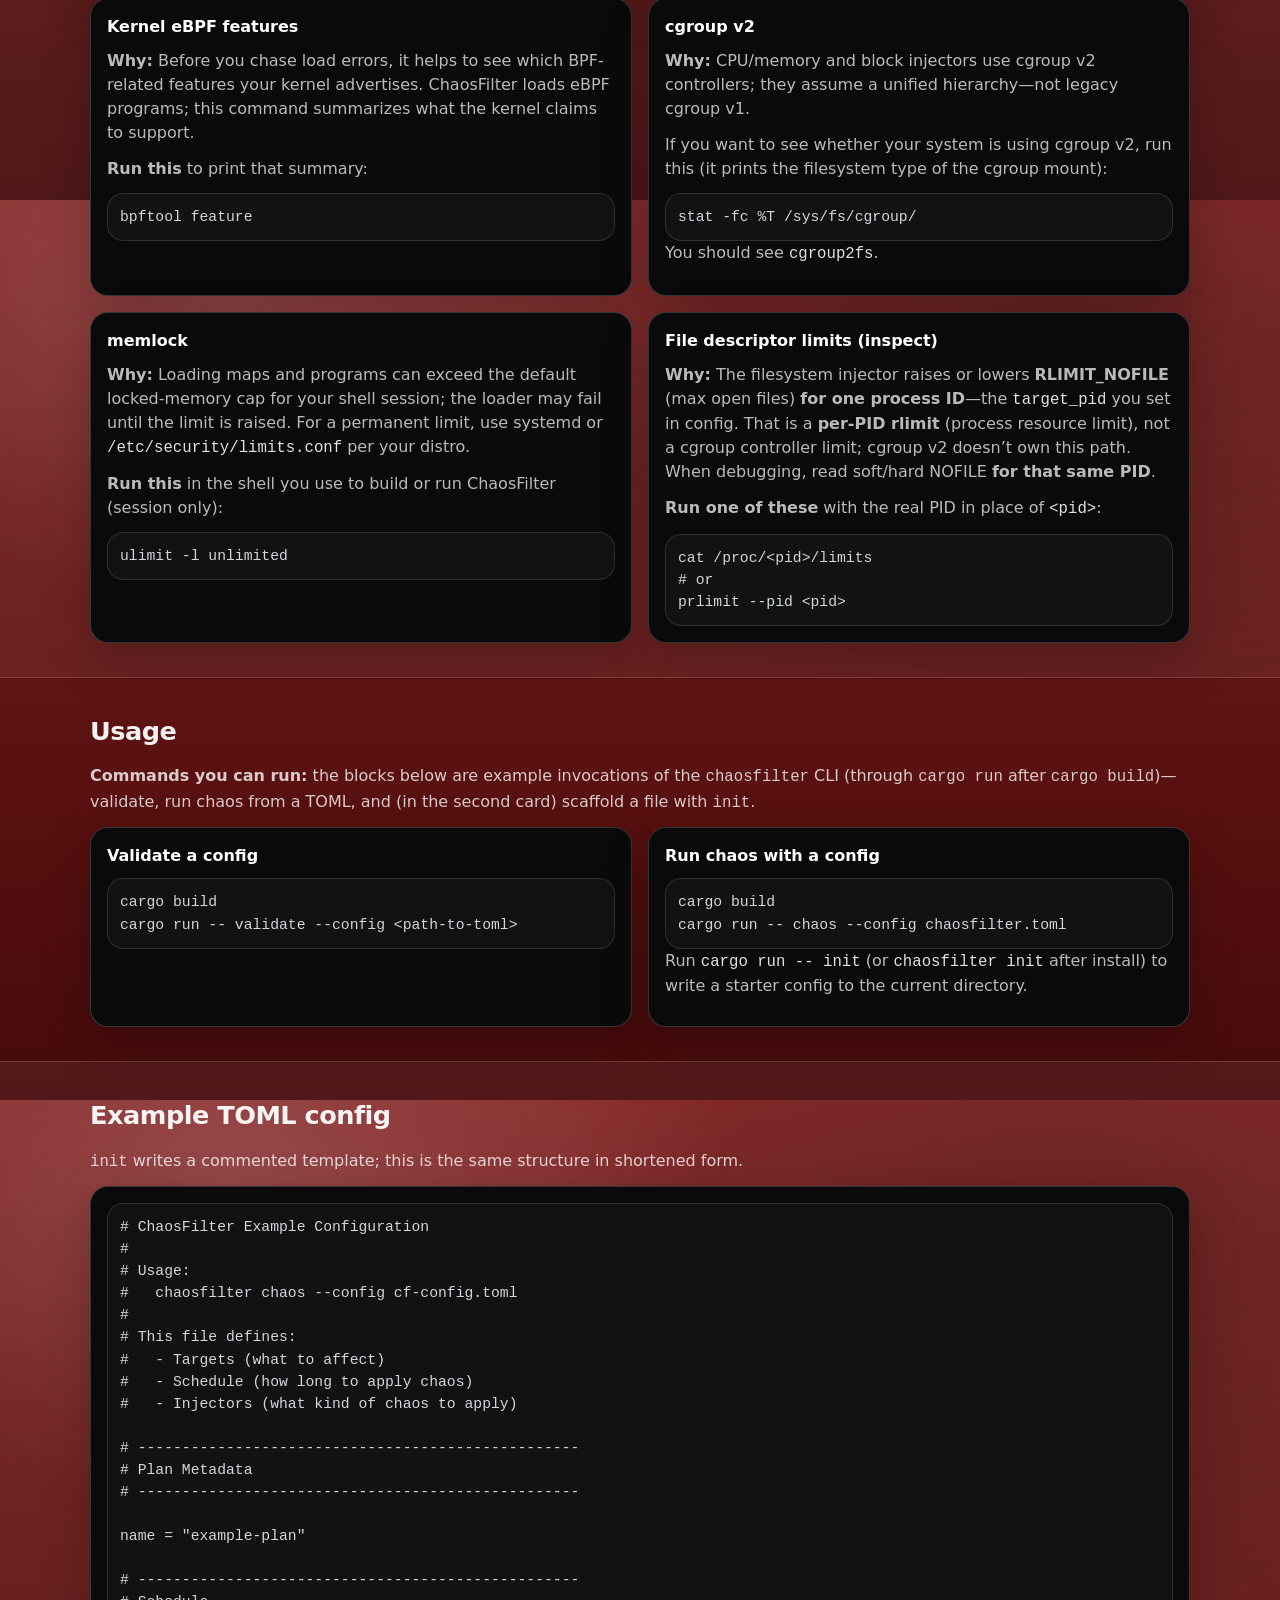
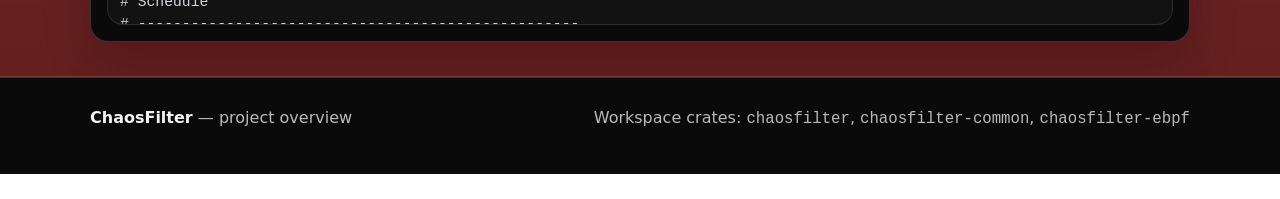
==== commit 52c6d7d8: "Final static site pass (PR review) - Setup: why/run copy, run-vs-build, apt line wrap, cgroup/FD/mem" ====
--- a/site/index.html
+++ b/site/index.html
@@ -28,7 +28,12 @@
           <a href="#setup">Setup</a>
           <a href="#usage">Usage</a>
           <a href="#config">Config</a>
-          <a href="#docs">Docs</a>
+          <a
+            href="chaosfilter/index.html"
+            title="Rust API reference (rustdoc) for the chaosfilter crate, when this folder is present next to the site."
+            aria-label="Rust API documentation for the chaosfilter crate"
+            >API docs</a
+          >
           <a
             class="nav__github"
             href="https://github.com/Sfklink/ChaosFilter"
@@ -118,54 +123,76 @@
         <div class="container">
           <h2>Environment setup (Linux)</h2>
           <p class="muted">
-            ChaosFilter is developed and run on Linux with eBPF, bpftool, and traffic control (<span
-              class="mono"
-              >tc</span
-            >).
+            What follows is the <strong>essential baseline</strong> for ChaosFilter on Linux: installs and checks
+            the CLI and eBPF injectors actually need—not every possible kernel or distro requirement, just what
+            this page walks through.
           </p>
 
           <div class="grid grid--2">
             <div class="card">
               <div class="card__title">System packages</div>
               <p class="muted">
-                The build compiles Rust, native code, and eBPF; these packages provide a compiler, kernel
-                headers, bpftool, and networking tools ChaosFilter expects at build and run time.
-              </p>
-              <div class="codebox">
+                <strong>Why:</strong> ChaosFilter is a Rust binary that <strong>loads eBPF programs into the
+                kernel</strong> and uses <span class="mono">tc</span> (iproute2) for impairment. On the host where
+                you <strong>run</strong> it, those code paths expect <span class="mono">bpftool</span>,
+                <span class="mono">tc</span>, and the other networking utilities in this list—<strong>that is run
+                time</strong>. The same line also installs a compiler, LLVM, and kernel headers if you
+                <strong>build</strong> the workspace on this machine; omit or trim those if you only deploy a
+                prebuilt binary elsewhere.
+              </p>
+              <p class="muted">
+                <strong>Run this</strong> on Debian/Ubuntu to install that baseline (adjust for your package
+                manager):
+              </p>
+              <div class="codebox codebox--commands">
                 <pre><code>sudo apt update
 sudo apt upgrade -y
 
 sudo apt install -y \
-  build-essential clang llvm libelf-dev zlib1g-dev libclang-dev \
-  linux-headers-$(uname -r) pkg-config bpftool iproute2 iptables \
-  net-tools curl</code></pre>
+  build-essential \
+  clang \
+  llvm \
+  libelf-dev \
+  zlib1g-dev \
+  libclang-dev \
+  linux-headers-$(uname -r) \
+  pkg-config \
+  bpftool \
+  iproute2 \
+  iptables \
+  net-tools \
+  curl</code></pre>
               </div>
             </div>
 
             <div class="card">
               <div class="card__title">Rust + BPF target</div>
               <p class="muted">
-                The workspace builds the CLI and crates for userspace; the <span class="mono"
-                  >bpfel-unknown-none</span
+                <strong>Why:</strong> The CLI and orchestration are Rust; the <span class="mono"
+                  >chaosfilter-ebpf</span
                 >
-                target is required to compile the eBPF program.
-              </p>
+                crate compiles to eBPF bytecode, which requires Rust plus the
+                <span class="mono">bpfel-unknown-none</span> rustup target.
+              </p>
+              <p class="muted"><strong>Run this</strong> to install Rust (via rustup) and add that target:</p>
               <div class="codebox">
                 <pre><code>curl https://sh.rustup.rs -sSf | sh
 source $HOME/.cargo/env
 
 rustup target add bpfel-unknown-none</code></pre>
               </div>
-              <p class="muted">
-                Aya-based tooling sometimes uses <span class="mono">cargo-generate</span> for project scaffolding.
-              </p>
             </div>
           </div>
 
           <div class="grid grid--2">
             <div class="card">
               <div class="card__title">Kernel eBPF features</div>
-              <p class="muted">Lists BPF-related capabilities your kernel exposes—useful before debugging load failures.</p>
+              <p class="muted">
+                <strong>Why:</strong> Before you chase load errors, it helps to see which BPF-related features
+                your kernel advertises. ChaosFilter loads eBPF programs; this command summarizes what the kernel
+                claims to support.
+              </p>
+              <p class="muted"><strong>Run this</strong> to print that summary:</p>
               <div class="codebox">
                 <pre><code>bpftool feature</code></pre>
               </div>
@@ -173,8 +200,12 @@
             <div class="card">
               <div class="card__title">cgroup v2</div>
               <p class="muted">
-                ChaosFilter’s cgroup-related injectors expect a unified hierarchy. If you want to verify that
-                your system is using cgroups v2, run:
+                <strong>Why:</strong> CPU/memory and block injectors use cgroup v2 controllers; they assume a
+                unified hierarchy—not legacy cgroup v1.
+              </p>
+              <p class="muted">
+                If you want to see whether your system is using cgroup v2, run this (it prints the filesystem
+                type of the cgroup mount):
               </p>
               <div class="codebox">
                 <pre><code>stat -fc %T /sys/fs/cgroup/</code></pre>
@@ -184,10 +215,12 @@
             <div class="card">
               <div class="card__title">memlock</div>
               <p class="muted">
-                Loading eBPF programs and maps can require raising the locked-memory limit for your shell. For a
-                persistent limit, configure systemd or <span class="mono">/etc/security/limits.conf</span> per
-                your distribution.
-              </p>
+                <strong>Why:</strong> Loading maps and programs can exceed the default locked-memory cap for your
+                shell session; the loader may fail until the limit is raised. For a permanent limit, use systemd
+                or <span class="mono">/etc/security/limits.conf</span> per your distro.
+              </p>
+              <p class="muted"><strong>Run this</strong> in the shell you use to build or run ChaosFilter (session
+                only):</p>
               <div class="codebox">
                 <pre><code>ulimit -l unlimited</code></pre>
               </div>
@@ -195,9 +228,15 @@
             <div class="card">
               <div class="card__title">File descriptor limits (inspect)</div>
               <p class="muted">
-                The filesystem injector can adjust RLIMIT_NOFILE; to inspect current soft/hard limits for open
-                files on a process:
-              </p>
+                <strong>Why:</strong> The filesystem injector raises or lowers <strong>RLIMIT_NOFILE</strong>
+                (max open files) <strong>for one process ID</strong>—the <span class="mono">target_pid</span> you
+                set in config. That is a <strong>per-PID rlimit</strong> (process resource limit), not a cgroup
+                controller limit; cgroup v2 doesn’t own this path. When debugging, read soft/hard NOFILE
+                <strong>for that same PID</strong>.
+              </p>
+              <p class="muted"><strong>Run one of these</strong> with the real PID in place of <span class="mono"
+                  >&lt;pid&gt;</span
+                >:</p>
               <div class="codebox">
                 <pre><code>cat /proc/&lt;pid&gt;/limits
 # or
@@ -211,19 +250,25 @@
       <section id="usage" class="section">
         <div class="container">
           <h2>Usage</h2>
+          <p class="muted">
+            <strong>Commands you can run:</strong> the blocks below are example invocations of the
+            <span class="mono">chaosfilter</span> CLI (through <span class="mono">cargo run</span> after
+            <span class="mono">cargo build</span>)—validate, run chaos from a TOML, and (in the second card)
+            scaffold a file with <span class="mono">init</span>.
+          </p>
           <div class="grid grid--2">
             <div class="card">
               <div class="card__title">Validate a config</div>
               <div class="codebox">
                 <pre><code>cargo build
-cargo run -- validate -c, --config &lt;path-to-toml-file&gt;</code></pre>
+cargo run -- validate --config &lt;path-to-toml&gt;</code></pre>
               </div>
             </div>
             <div class="card">
               <div class="card__title">Run chaos with a config</div>
               <div class="codebox">
                 <pre><code>cargo build
-cargo run -- chaos -c, --config chaosfilter.toml</code></pre>
+cargo run -- chaos --config chaosfilter.toml</code></pre>
               </div>
               <p class="muted">
                 Run <span class="mono">cargo run -- init</span> (or <span class="mono">chaosfilter init</span> after
@@ -238,8 +283,8 @@
         <div class="container">
           <h2>Example TOML config</h2>
           <p class="muted">
-            The <span class="mono">init</span> subcommand emits a commented template; the shape matches the
-            following (abbreviated for the page).
+            <span class="mono">init</span> writes a commented template; this is the same structure in shortened
+            form.
           </p>
           <div class="card">
             <div class="codebox codebox--tall">
@@ -358,31 +403,6 @@
         </div>
       </section>
 
-      <section id="docs" class="section">
-        <div class="container">
-          <h2>Documentation</h2>
-          <div class="card">
-            <div class="card__title">API reference</div>
-            <p>
-              Rust API documentation for the <span class="mono">chaosfilter</span> crate is built in CI on every
-              push to <span class="mono">main</span> and published with the project’s documentation site—so it
-              stays in sync with the codebase without a manual <span class="mono">cargo doc</span> step for
-              readers.
-            </p>
-            <p class="docs-link-row">
-              <a class="btn btn--primary" href="chaosfilter/index.html">Open API docs</a>
-            </p>
-            <p class="muted">
-              This button resolves when the rustdoc bundle sits next to this page (under
-              <span class="mono">site/chaosfilter/index.html</span>). For the crate sources and issues, use
-              <a href="https://github.com/Sfklink/ChaosFilter" rel="noopener noreferrer" target="_blank"
-                >GitHub</a
-              >.
-            </p>
-          </div>
-        </div>
-      </section>
-
       <footer class="footer">
         <div class="container footer__inner">
           <div>
--- a/site/styles.css
+++ b/site/styles.css
@@ -238,6 +238,13 @@
   grid-template-columns: repeat(2, minmax(0, 1fr));
 }
 
+/* Let cards shrink so wide <pre> scrolls inside the card, not the page */
+.grid .card,
+.container > .card {
+  min-width: 0;
+  max-width: 100%;
+}
+
 .grid--3 {
   grid-template-columns: repeat(3, minmax(0, 1fr));
 }
@@ -276,11 +283,22 @@
   border: 1px solid var(--ink-border);
   background: rgba(2, 6, 23, 0.04);
   overflow: hidden;
+  max-width: 100%;
 }
 
 .card .codebox {
   border-color: rgba(255, 255, 255, 0.12);
   background: var(--info-code-bg);
+  min-width: 0;
+  max-width: 100%;
+  overflow-x: auto;
+}
+
+/* Long shell snippets: keep scroll inside the card, not the viewport */
+.codebox--commands pre {
+  font-size: 0.82rem;
+  line-height: 1.45;
+  max-width: 100%;
 }
 
 .codebox--tall pre {
@@ -309,7 +327,10 @@
   font-size: 0.92rem;
   color: rgba(2, 6, 23, 0.88);
   white-space: pre;
-  overflow: auto;
+  overflow-x: auto;
+  overflow-y: auto;
+  max-width: 100%;
+  box-sizing: border-box;
 }
 
 .card pre {
@@ -390,14 +411,6 @@
   background: rgba(255, 255, 255, 0.12);
 }
 
-.docs-link-row {
-  display: flex;
-  align-items: center;
-  gap: 12px;
-  flex-wrap: wrap;
-  margin-top: 8px;
-}
-
 .footer {
   padding: 28px 0 42px;
   border-top: 1px solid var(--info-border);
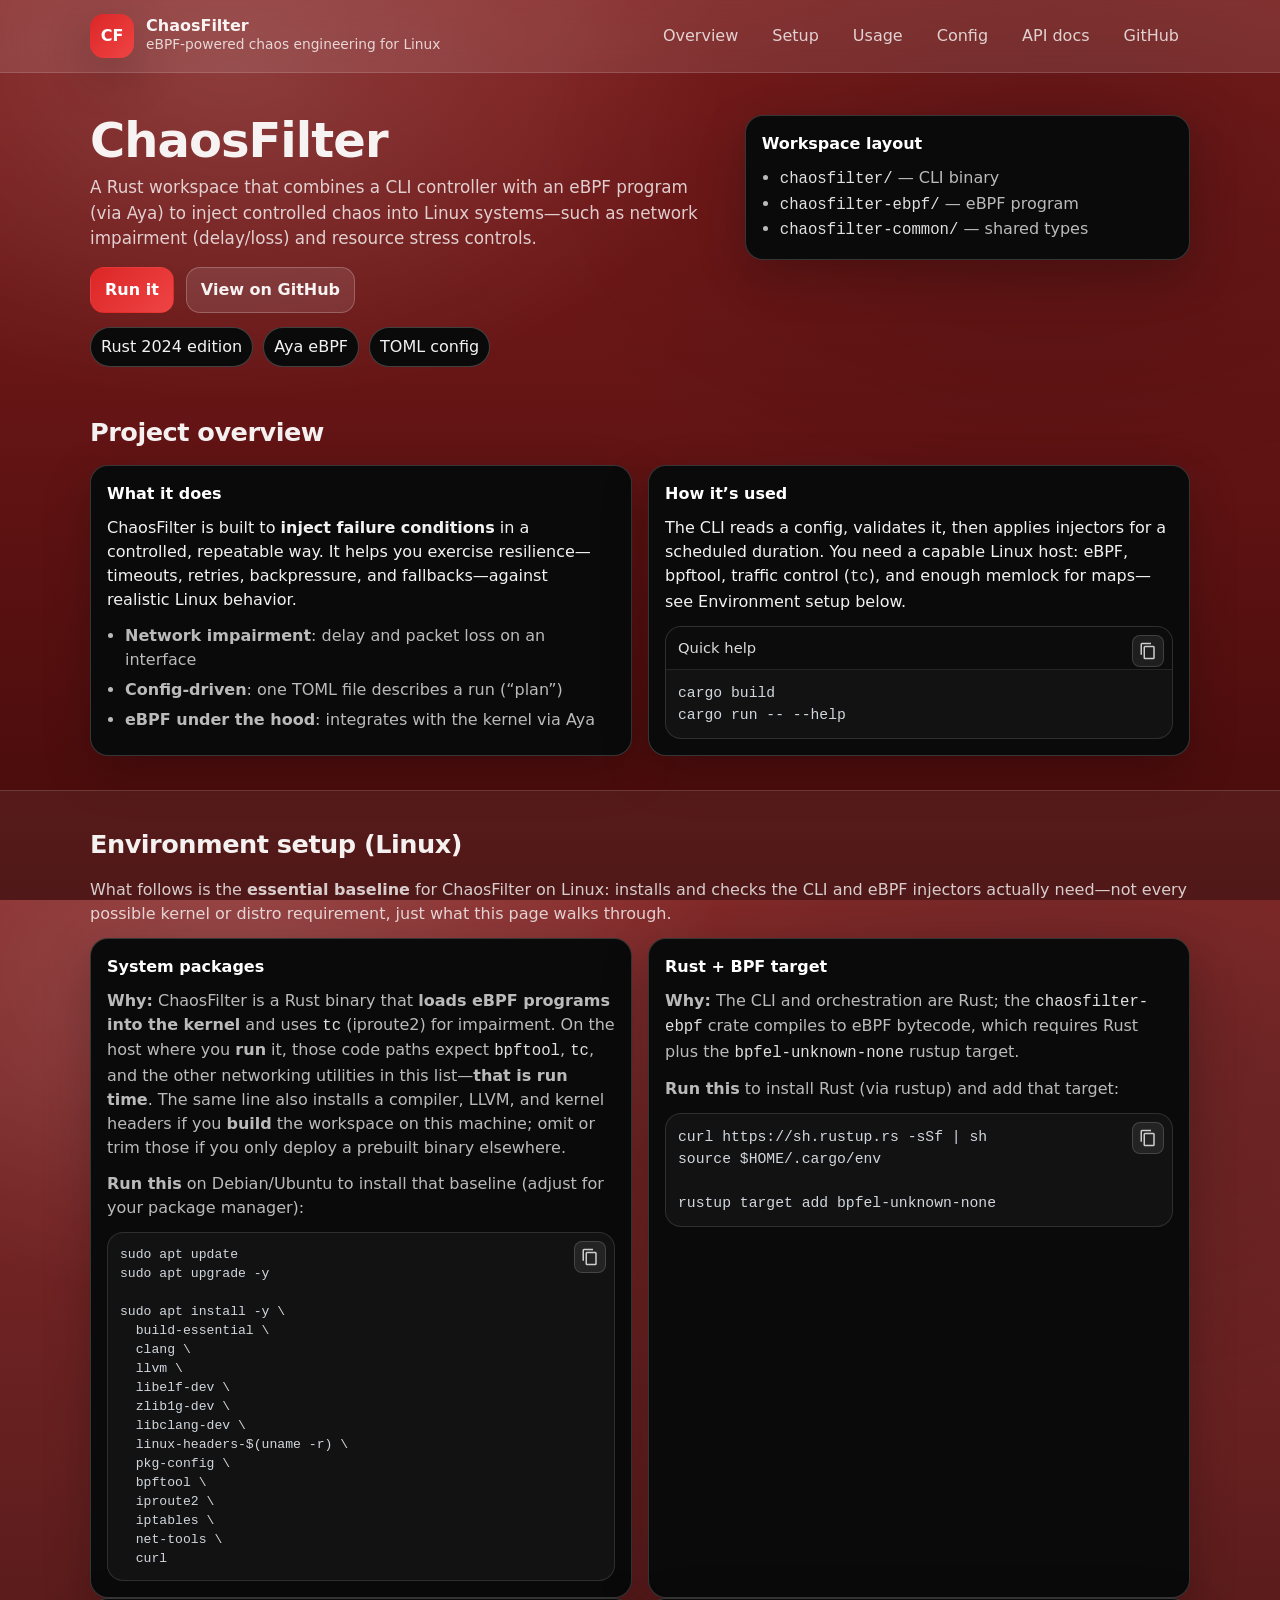
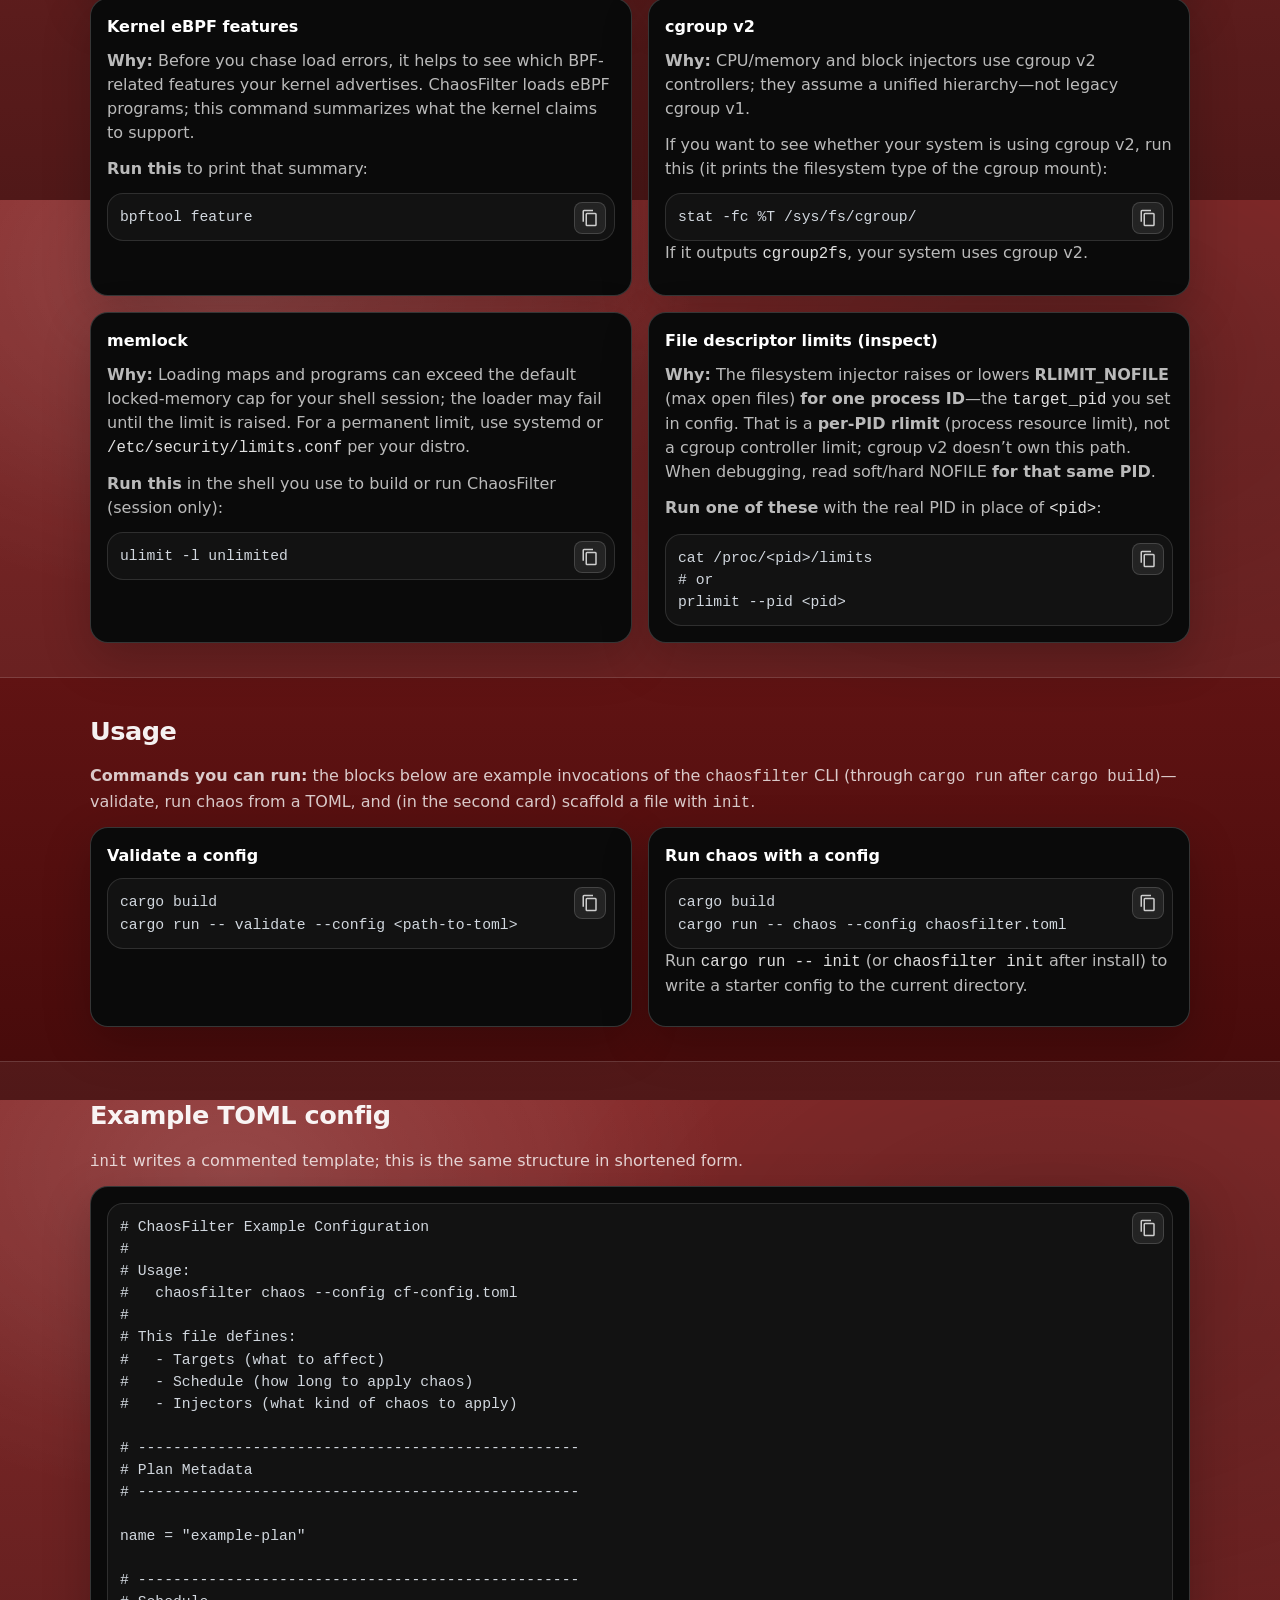
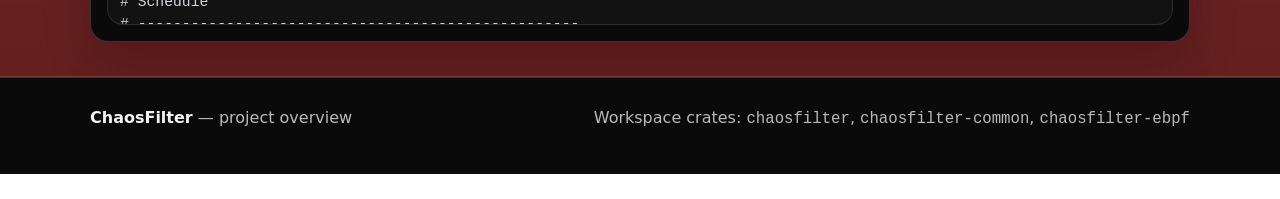
==== commit 3fe1ca2f: "Added click to copy" ====
--- a/site/index.html
+++ b/site/index.html
@@ -210,7 +210,7 @@
               <div class="codebox">
                 <pre><code>stat -fc %T /sys/fs/cgroup/</code></pre>
               </div>
-              <p class="muted">You should see <span class="mono">cgroup2fs</span>.</p>
+              <p class="muted">If it outputs <span class="mono">cgroup2fs</span>, your system uses cgroup v2.</p>
             </div>
             <div class="card">
               <div class="card__title">memlock</div>
@@ -416,5 +416,35 @@
         </div>
       </footer>
     </main>
+
+    <script>
+      const COPY_ICON = `<svg viewBox="0 0 24 24" xmlns="http://www.w3.org/2000/svg"><path d="M19 21H8V7h11m0-2H8a2 2 0 00-2 2v14a2 2 0 002 2h11a2 2 0 002-2V7a2 2 0 00-2-2m-3-4H4a2 2 0 00-2 2v14h2V3h12V1z"/></svg>`;
+      const CHECK_ICON = `<svg viewBox="0 0 24 24" xmlns="http://www.w3.org/2000/svg"><path d="M21 7L9 19l-5.5-5.5 1.41-1.41L9 16.17 19.59 5.59 21 7z"/></svg>`;
+
+      document.querySelectorAll(".codebox").forEach((codebox) => {
+        const pre = codebox.querySelector("pre");
+        if (!pre) return;
+
+        const button = document.createElement("button");
+        button.className = "copy-button";
+        button.type = "button";
+        button.innerHTML = COPY_ICON;
+        button.ariaLabel = "Copy code to clipboard";
+
+        button.addEventListener("click", () => {
+          const code = pre.innerText;
+          navigator.clipboard.writeText(code).then(() => {
+            button.innerHTML = CHECK_ICON;
+            button.classList.add("copied");
+            setTimeout(() => {
+              button.innerHTML = COPY_ICON;
+              button.classList.remove("copied");
+            }, 2000);
+          });
+        });
+
+        codebox.appendChild(button);
+      });
+    </script>
   </body>
 </html>
--- a/site/styles.css
+++ b/site/styles.css
@@ -279,6 +279,7 @@
 }
 
 .codebox {
+  position: relative;
   border-radius: 16px;
   border: 1px solid var(--ink-border);
   background: rgba(2, 6, 23, 0.04);
@@ -287,11 +288,51 @@
 }
 
 .card .codebox {
+  position: relative;
   border-color: rgba(255, 255, 255, 0.12);
   background: var(--info-code-bg);
   min-width: 0;
   max-width: 100%;
   overflow-x: auto;
+}
+
+.copy-button {
+  position: absolute;
+  top: 8px;
+  right: 8px;
+  width: 32px;
+  height: 32px;
+  display: flex;
+  align-items: center;
+  justify-content: center;
+  background: rgba(255, 255, 255, 0.08);
+  color: var(--muted);
+  border: 1px solid rgba(255, 255, 255, 0.15);
+  border-radius: 8px;
+  cursor: pointer;
+  z-index: 10;
+  transition: all 0.2s ease;
+  backdrop-filter: blur(4px);
+  padding: 0;
+}
+
+.copy-button:hover {
+  background: rgba(255, 255, 255, 0.15);
+  color: #ffffff;
+  transform: scale(1.05);
+}
+
+.copy-button.copied {
+  background: #10b981; /* Success green */
+  color: #ffffff;
+  border-color: transparent;
+  opacity: 1;
+}
+
+.copy-button svg {
+  width: 18px;
+  height: 18px;
+  fill: currentColor;
 }
 
 /* Long shell snippets: keep scroll inside the card, not the viewport */
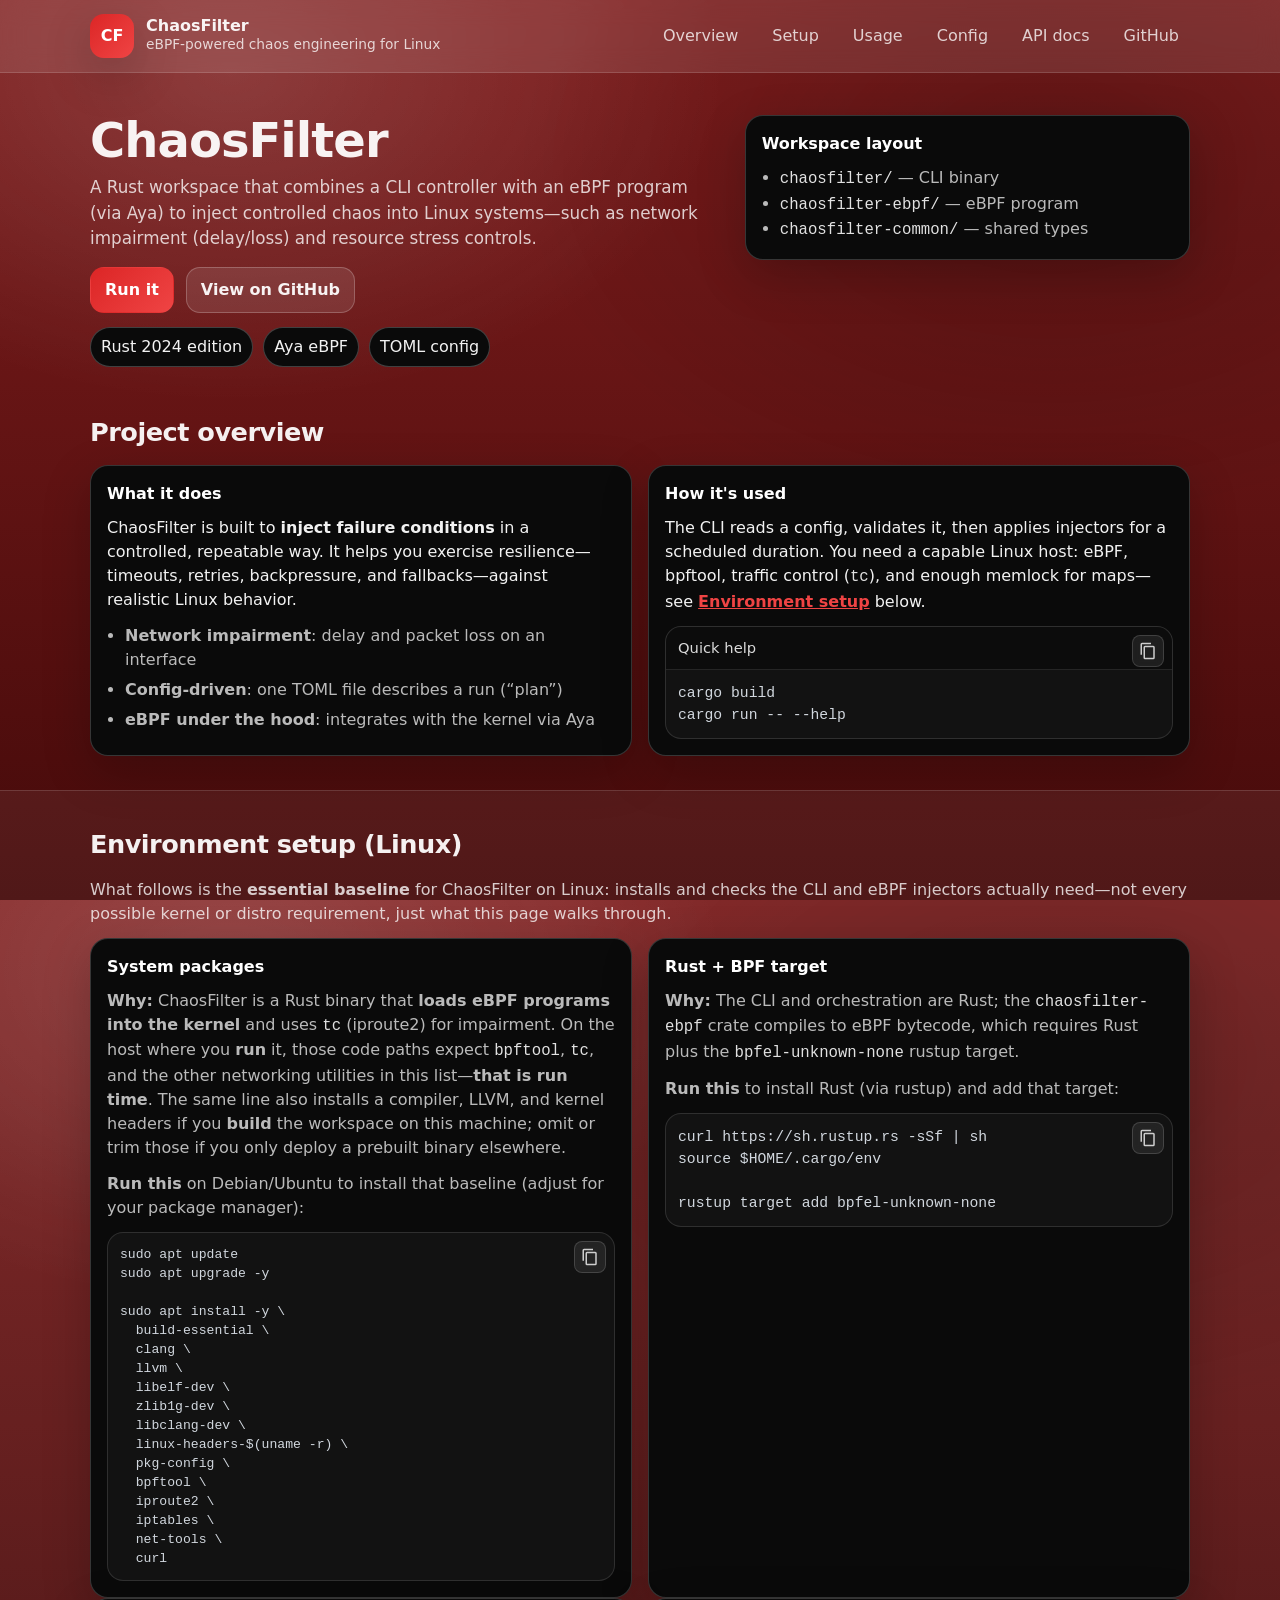
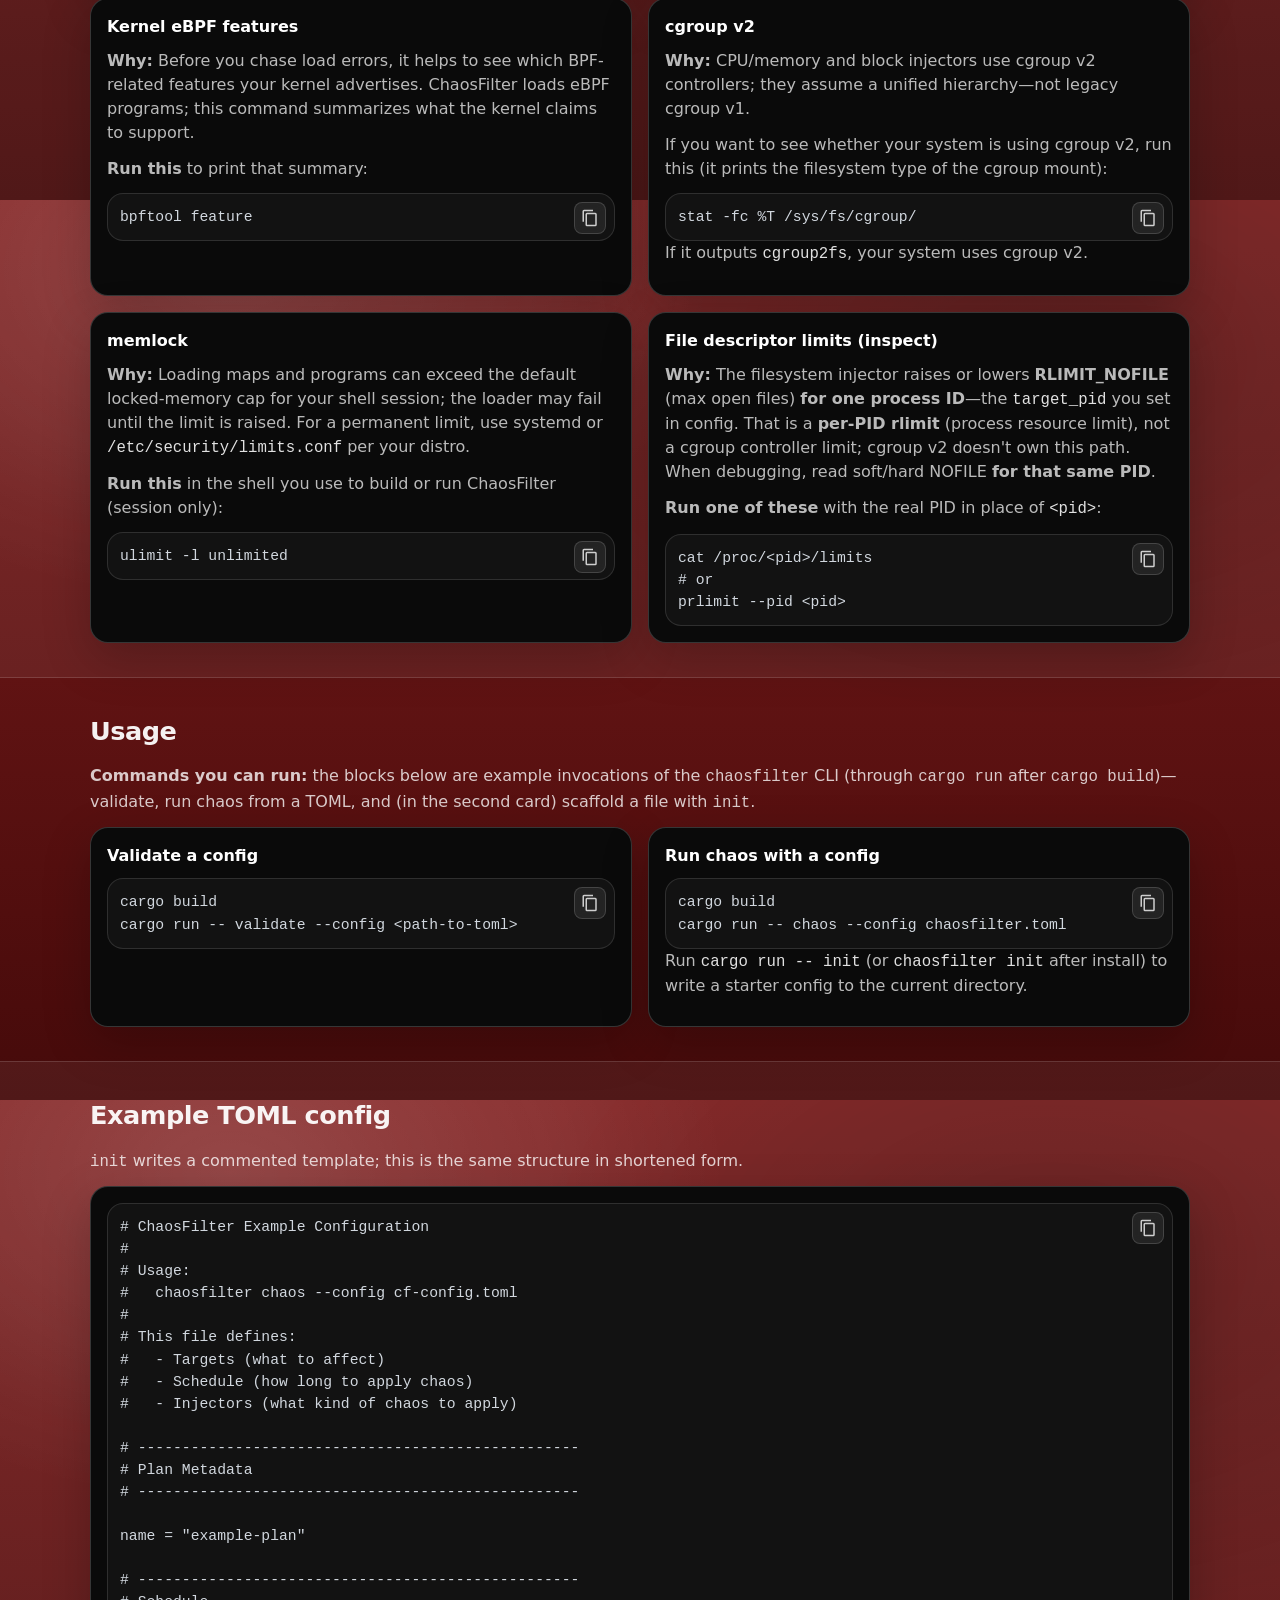
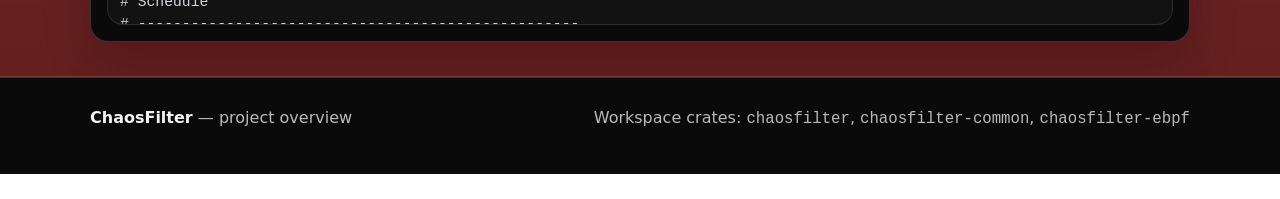
==== commit fa7be26c: "Some formatting changes" ====
--- a/site/index.html
+++ b/site/index.html
@@ -103,11 +103,11 @@
             </div>
 
             <div class="card">
-              <div class="card__title">How it’s used</div>
+              <div class="card__title">How it's used</div>
               <p>
                 The CLI reads a config, validates it, then applies injectors for a scheduled duration.
                 You need a capable Linux host: eBPF, bpftool, traffic control (<span class="mono">tc</span>),
-                and enough memlock for maps—see <a href="#setup">Environment setup</a> below.
+                and enough memlock for maps—see <a href="#setup" class="link--red">Environment setup</a> below.
               </p>
               <div class="codebox">
                 <div class="codebox__title">Quick help</div>
@@ -231,7 +231,7 @@
                 <strong>Why:</strong> The filesystem injector raises or lowers <strong>RLIMIT_NOFILE</strong>
                 (max open files) <strong>for one process ID</strong>—the <span class="mono">target_pid</span> you
                 set in config. That is a <strong>per-PID rlimit</strong> (process resource limit), not a cgroup
-                controller limit; cgroup v2 doesn’t own this path. When debugging, read soft/hard NOFILE
+                controller limit; cgroup v2 doesn't own this path. When debugging, read soft/hard NOFILE
                 <strong>for that same PID</strong>.
               </p>
               <p class="muted"><strong>Run one of these</strong> with the real PID in place of <span class="mono"
--- a/site/styles.css
+++ b/site/styles.css
@@ -452,6 +452,12 @@
   background: rgba(255, 255, 255, 0.12);
 }
 
+.link--red {
+  color: #ef4444 !important;
+  text-decoration: underline !important;
+  font-weight: 600;
+}
+
 .footer {
   padding: 28px 0 42px;
   border-top: 1px solid var(--info-border);
